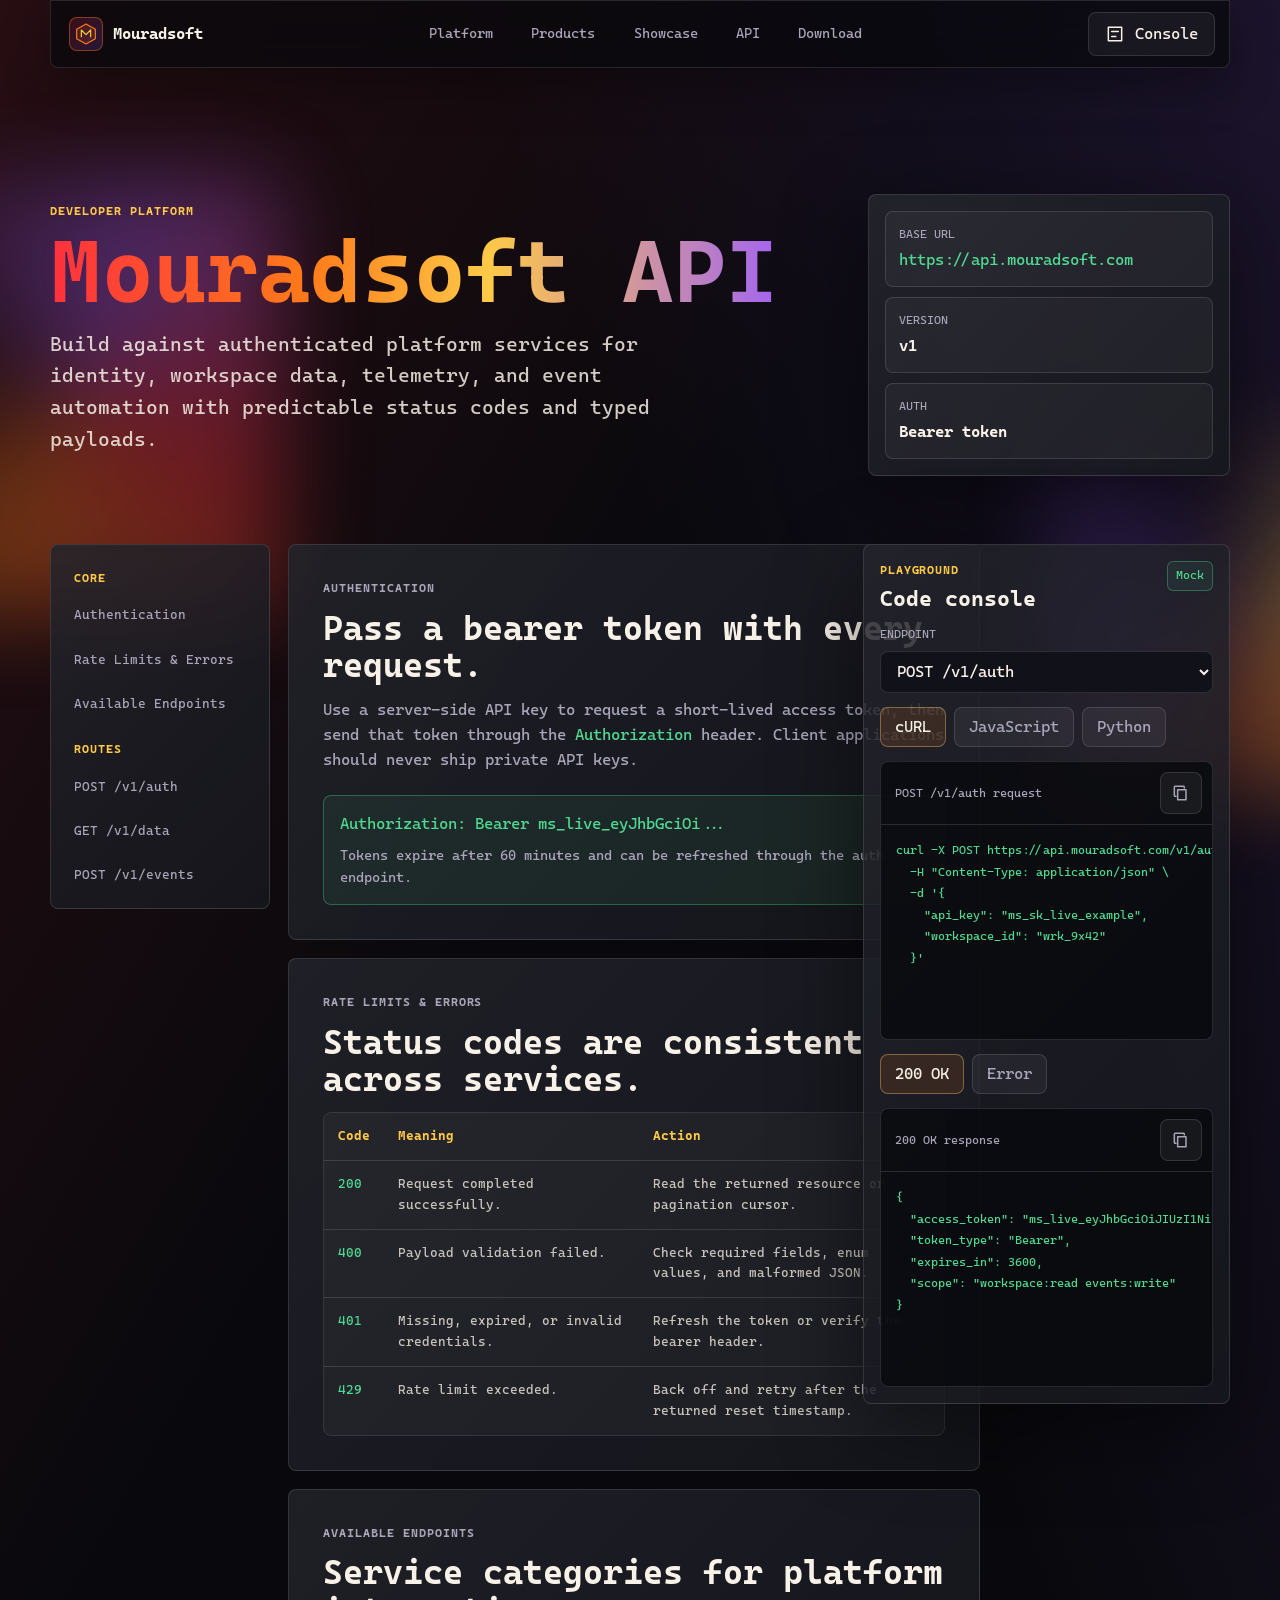
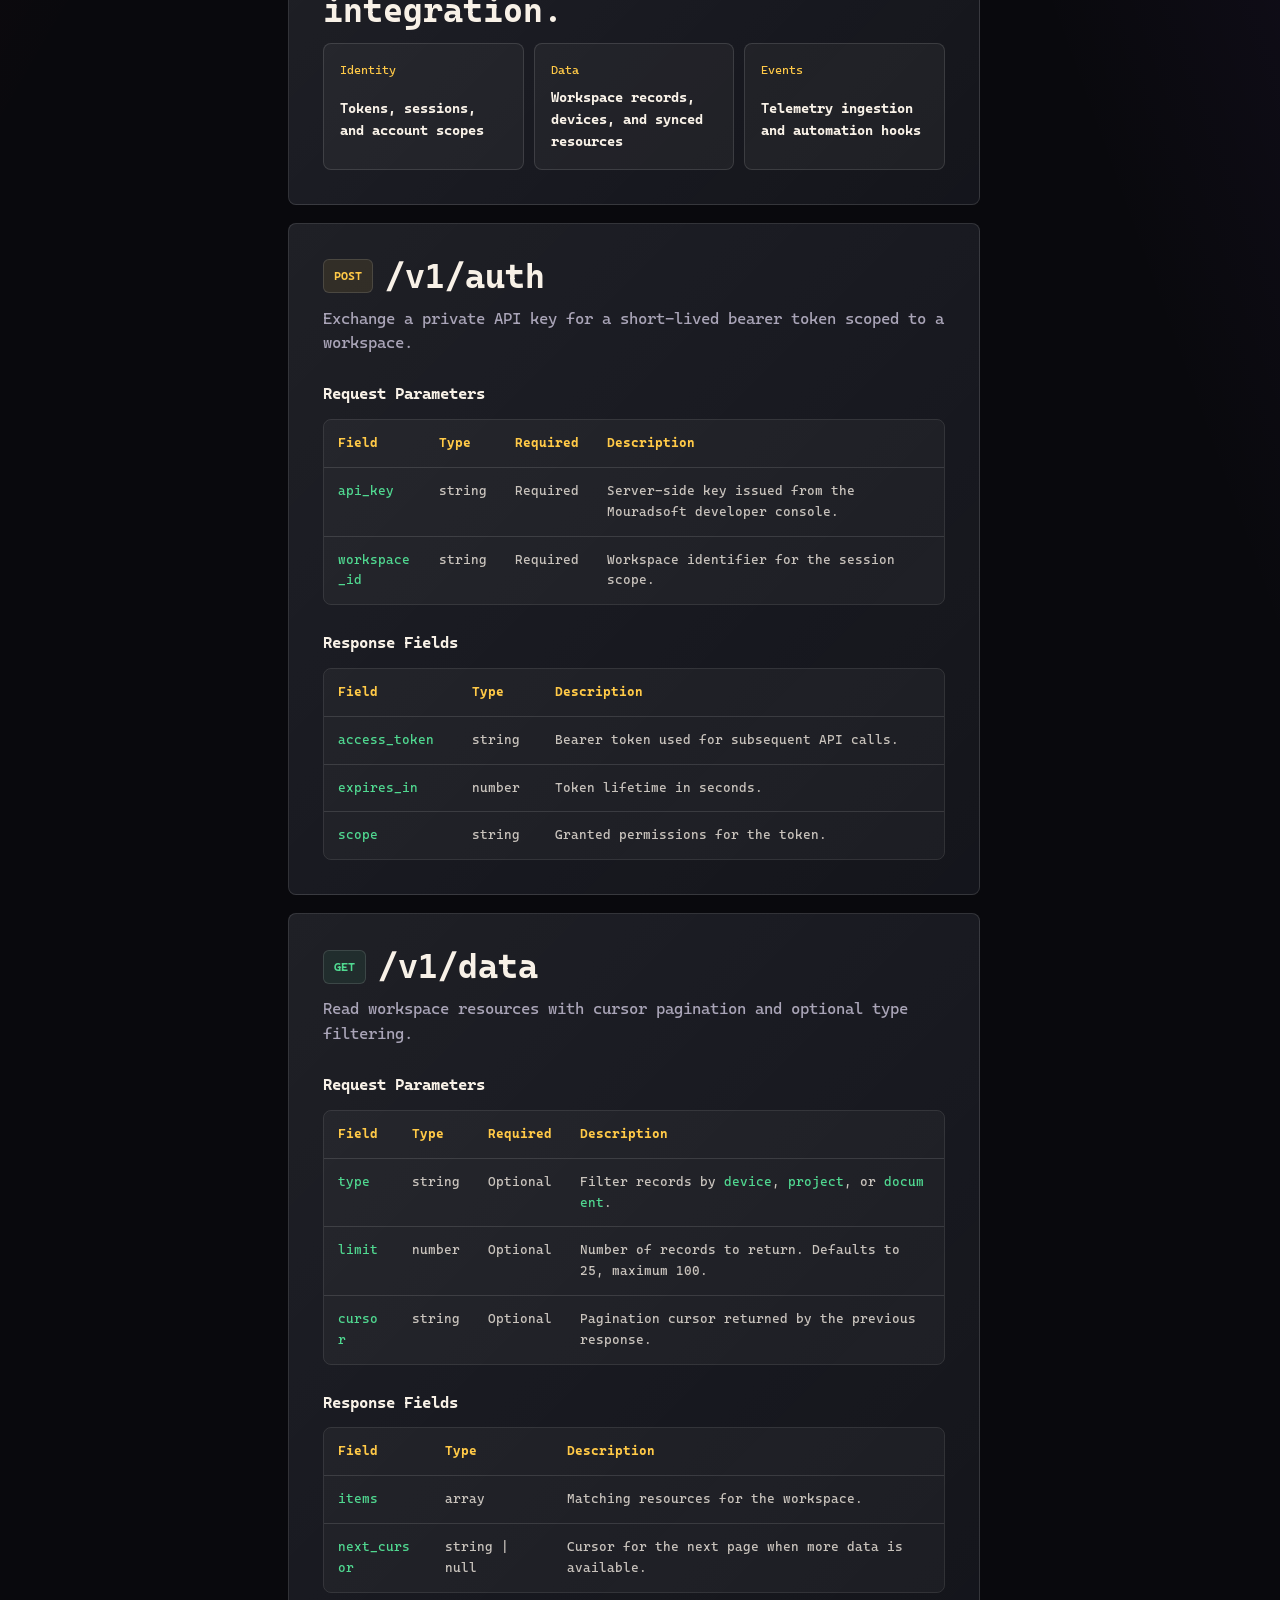
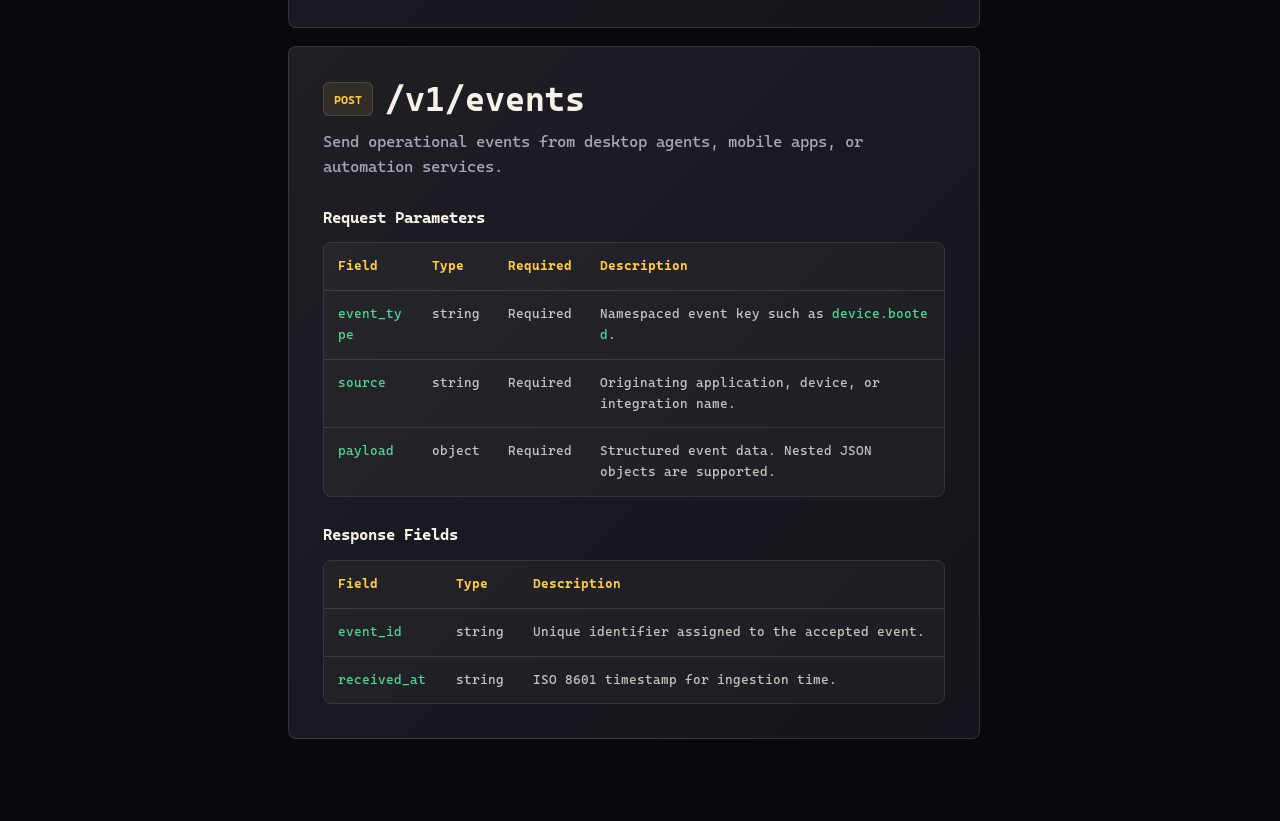
==== api.html @ 6d1c78d1 "Add API docs playground" ====
<!DOCTYPE html>
<html lang="en">
  <head>
    <meta charset="UTF-8" />
    <meta name="viewport" content="width=device-width, initial-scale=1.0" />
    <meta
      name="description"
      content="Mouradsoft API documentation, endpoint reference, authentication guide, and interactive code playground."
    />
    <title>API Documentation | Mouradsoft</title>
    <link rel="stylesheet" href="./styles.css" />
  </head>
  <body class="api-page">
    <div class="ambient ambient-one" aria-hidden="true"></div>
    <div class="ambient ambient-two" aria-hidden="true"></div>

    <header class="site-header is-elevated" data-elevate>
      <a class="brand" href="./index.html" aria-label="Mouradsoft home">
        <span class="brand-mark" aria-hidden="true">
          <svg viewBox="0 0 36 36" role="img">
            <path d="M18 3 32 11v14L18 33 4 25V11L18 3Z" />
            <path d="M11 22V12l7 7 7-7v10" />
          </svg>
        </span>
        <span>Mouradsoft</span>
      </a>

      <button class="nav-toggle" type="button" aria-label="Open navigation" aria-expanded="false">
        <span></span>
        <span></span>
      </button>

      <nav class="site-nav" aria-label="Primary navigation">
        <a href="./index.html#platform">Platform</a>
        <a href="./index.html#products">Products</a>
        <a href="./index.html#showcase">Showcase</a>
        <a href="./api.html" aria-current="page">API</a>
        <a href="./download.html">Download</a>
      </nav>

      <a class="header-action" href="#playground">
        <svg viewBox="0 0 24 24" aria-hidden="true">
          <path d="M8 9h8" />
          <path d="M8 15h5" />
          <path d="M4 4h16v16H4z" />
        </svg>
        Console
      </a>
    </header>

    <main>
      <section class="api-hero" aria-labelledby="api-title">
        <div class="api-hero-copy">
          <p class="eyebrow">Developer Platform</p>
          <h1 id="api-title"><span>Mouradsoft API</span></h1>
          <p class="hero-copy">
            Build against authenticated platform services for identity, workspace data,
            telemetry, and event automation with predictable status codes and typed payloads.
          </p>
        </div>
        <div class="api-hero-status" aria-label="API status summary">
          <article>
            <span>Base URL</span>
            <code>https://api.mouradsoft.com</code>
          </article>
          <article>
            <span>Version</span>
            <strong>v1</strong>
          </article>
          <article>
            <span>Auth</span>
            <strong>Bearer token</strong>
          </article>
        </div>
      </section>

      <section class="api-shell" aria-label="API documentation layout">
        <aside class="api-sidebar" aria-label="API sections">
          <details class="api-mobile-nav" open>
            <summary>API sections</summary>
            <nav aria-label="Mobile API navigation">
              <a href="#authentication">Authentication</a>
              <a href="#limits">Rate Limits &amp; Errors</a>
              <a href="#endpoints">Available Endpoints</a>
              <a href="#auth-endpoint">POST /v1/auth</a>
              <a href="#data-endpoint">GET /v1/data</a>
              <a href="#events-endpoint">POST /v1/events</a>
            </nav>
          </details>

          <nav class="api-nav" aria-label="API navigation">
            <span class="api-nav-label">Core</span>
            <a href="#authentication">Authentication</a>
            <a href="#limits">Rate Limits &amp; Errors</a>
            <a href="#endpoints">Available Endpoints</a>
            <span class="api-nav-label">Routes</span>
            <a href="#auth-endpoint">POST /v1/auth</a>
            <a href="#data-endpoint">GET /v1/data</a>
            <a href="#events-endpoint">POST /v1/events</a>
          </nav>
        </aside>

        <div class="api-content">
          <section class="api-doc-section" id="authentication" aria-labelledby="authentication-title">
            <p class="eyebrow">Authentication</p>
            <h2 id="authentication-title">Pass a bearer token with every request.</h2>
            <p>
              Use a server-side API key to request a short-lived access token, then send
              that token through the <code>Authorization</code> header. Client applications
              should never ship private API keys.
            </p>
            <div class="api-callout">
              <code>Authorization: Bearer ms_live_eyJhbGciOi...</code>
              <span>Tokens expire after 60 minutes and can be refreshed through the auth endpoint.</span>
            </div>
          </section>

          <section class="api-doc-section" id="limits" aria-labelledby="limits-title">
            <p class="eyebrow">Rate Limits &amp; Errors</p>
            <h2 id="limits-title">Status codes are consistent across services.</h2>
            <div class="api-table-wrap">
              <table class="api-table">
                <thead>
                  <tr>
                    <th scope="col">Code</th>
                    <th scope="col">Meaning</th>
                    <th scope="col">Action</th>
                  </tr>
                </thead>
                <tbody>
                  <tr>
                    <td><code>200</code></td>
                    <td>Request completed successfully.</td>
                    <td>Read the returned resource or pagination cursor.</td>
                  </tr>
                  <tr>
                    <td><code>400</code></td>
                    <td>Payload validation failed.</td>
                    <td>Check required fields, enum values, and malformed JSON.</td>
                  </tr>
                  <tr>
                    <td><code>401</code></td>
                    <td>Missing, expired, or invalid credentials.</td>
                    <td>Refresh the token or verify the bearer header.</td>
                  </tr>
                  <tr>
                    <td><code>429</code></td>
                    <td>Rate limit exceeded.</td>
                    <td>Back off and retry after the returned reset timestamp.</td>
                  </tr>
                </tbody>
              </table>
            </div>
          </section>

          <section class="api-doc-section" id="endpoints" aria-labelledby="endpoints-title">
            <p class="eyebrow">Available Endpoints</p>
            <h2 id="endpoints-title">Service categories for platform integration.</h2>
            <div class="endpoint-category-grid">
              <article>
                <span>Identity</span>
                <strong>Tokens, sessions, and account scopes</strong>
              </article>
              <article>
                <span>Data</span>
                <strong>Workspace records, devices, and synced resources</strong>
              </article>
              <article>
                <span>Events</span>
                <strong>Telemetry ingestion and automation hooks</strong>
              </article>
            </div>
          </section>

          <section class="endpoint-section" id="auth-endpoint" aria-labelledby="auth-endpoint-title">
            <div class="endpoint-heading">
              <span class="method method-post">POST</span>
              <h2 id="auth-endpoint-title">/v1/auth</h2>
            </div>
            <p>Exchange a private API key for a short-lived bearer token scoped to a workspace.</p>

            <h3>Request Parameters</h3>
            <div class="api-table-wrap">
              <table class="api-table">
                <thead>
                  <tr>
                    <th scope="col">Field</th>
                    <th scope="col">Type</th>
                    <th scope="col">Required</th>
                    <th scope="col">Description</th>
                  </tr>
                </thead>
                <tbody>
                  <tr>
                    <td><code>api_key</code></td>
                    <td>string</td>
                    <td>Required</td>
                    <td>Server-side key issued from the Mouradsoft developer console.</td>
                  </tr>
                  <tr>
                    <td><code>workspace_id</code></td>
                    <td>string</td>
                    <td>Required</td>
                    <td>Workspace identifier for the session scope.</td>
                  </tr>
                </tbody>
              </table>
            </div>

            <h3>Response Fields</h3>
            <div class="api-table-wrap">
              <table class="api-table">
                <thead>
                  <tr>
                    <th scope="col">Field</th>
                    <th scope="col">Type</th>
                    <th scope="col">Description</th>
                  </tr>
                </thead>
                <tbody>
                  <tr>
                    <td><code>access_token</code></td>
                    <td>string</td>
                    <td>Bearer token used for subsequent API calls.</td>
                  </tr>
                  <tr>
                    <td><code>expires_in</code></td>
                    <td>number</td>
                    <td>Token lifetime in seconds.</td>
                  </tr>
                  <tr>
                    <td><code>scope</code></td>
                    <td>string</td>
                    <td>Granted permissions for the token.</td>
                  </tr>
                </tbody>
              </table>
            </div>
          </section>

          <section class="endpoint-section" id="data-endpoint" aria-labelledby="data-endpoint-title">
            <div class="endpoint-heading">
              <span class="method method-get">GET</span>
              <h2 id="data-endpoint-title">/v1/data</h2>
            </div>
            <p>Read workspace resources with cursor pagination and optional type filtering.</p>

            <h3>Request Parameters</h3>
            <div class="api-table-wrap">
              <table class="api-table">
                <thead>
                  <tr>
                    <th scope="col">Field</th>
                    <th scope="col">Type</th>
                    <th scope="col">Required</th>
                    <th scope="col">Description</th>
                  </tr>
                </thead>
                <tbody>
                  <tr>
                    <td><code>type</code></td>
                    <td>string</td>
                    <td>Optional</td>
                    <td>Filter records by <code>device</code>, <code>project</code>, or <code>document</code>.</td>
                  </tr>
                  <tr>
                    <td><code>limit</code></td>
                    <td>number</td>
                    <td>Optional</td>
                    <td>Number of records to return. Defaults to 25, maximum 100.</td>
                  </tr>
                  <tr>
                    <td><code>cursor</code></td>
                    <td>string</td>
                    <td>Optional</td>
                    <td>Pagination cursor returned by the previous response.</td>
                  </tr>
                </tbody>
              </table>
            </div>

            <h3>Response Fields</h3>
            <div class="api-table-wrap">
              <table class="api-table">
                <thead>
                  <tr>
                    <th scope="col">Field</th>
                    <th scope="col">Type</th>
                    <th scope="col">Description</th>
                  </tr>
                </thead>
                <tbody>
                  <tr>
                    <td><code>items</code></td>
                    <td>array</td>
                    <td>Matching resources for the workspace.</td>
                  </tr>
                  <tr>
                    <td><code>next_cursor</code></td>
                    <td>string | null</td>
                    <td>Cursor for the next page when more data is available.</td>
                  </tr>
                </tbody>
              </table>
            </div>
          </section>

          <section class="endpoint-section" id="events-endpoint" aria-labelledby="events-endpoint-title">
            <div class="endpoint-heading">
              <span class="method method-post">POST</span>
              <h2 id="events-endpoint-title">/v1/events</h2>
            </div>
            <p>Send operational events from desktop agents, mobile apps, or automation services.</p>

            <h3>Request Parameters</h3>
            <div class="api-table-wrap">
              <table class="api-table">
                <thead>
                  <tr>
                    <th scope="col">Field</th>
                    <th scope="col">Type</th>
                    <th scope="col">Required</th>
                    <th scope="col">Description</th>
                  </tr>
                </thead>
                <tbody>
                  <tr>
                    <td><code>event_type</code></td>
                    <td>string</td>
                    <td>Required</td>
                    <td>Namespaced event key such as <code>device.booted</code>.</td>
                  </tr>
                  <tr>
                    <td><code>source</code></td>
                    <td>string</td>
                    <td>Required</td>
                    <td>Originating application, device, or integration name.</td>
                  </tr>
                  <tr>
                    <td><code>payload</code></td>
                    <td>object</td>
                    <td>Required</td>
                    <td>Structured event data. Nested JSON objects are supported.</td>
                  </tr>
                </tbody>
              </table>
            </div>

            <h3>Response Fields</h3>
            <div class="api-table-wrap">
              <table class="api-table">
                <thead>
                  <tr>
                    <th scope="col">Field</th>
                    <th scope="col">Type</th>
                    <th scope="col">Description</th>
                  </tr>
                </thead>
                <tbody>
                  <tr>
                    <td><code>event_id</code></td>
                    <td>string</td>
                    <td>Unique identifier assigned to the accepted event.</td>
                  </tr>
                  <tr>
                    <td><code>received_at</code></td>
                    <td>string</td>
                    <td>ISO 8601 timestamp for ingestion time.</td>
                  </tr>
                </tbody>
              </table>
            </div>
          </section>
        </div>

        <aside class="api-console" id="playground" aria-labelledby="playground-title">
          <div class="console-panel">
            <div class="console-header">
              <div>
                <p class="eyebrow">Playground</p>
                <h2 id="playground-title">Code console</h2>
              </div>
              <span class="console-status">Mock</span>
            </div>

            <label class="console-select-label">
              <span>Endpoint</span>
              <select id="endpoint-select" aria-label="Select API endpoint">
                <option value="auth">POST /v1/auth</option>
                <option value="data">GET /v1/data</option>
                <option value="events">POST /v1/events</option>
              </select>
            </label>

            <div class="console-tabs" id="language-tabs" role="tablist" aria-label="Code language">
              <button class="tab-button is-active" type="button" data-language="curl" role="tab" aria-selected="true">cURL</button>
              <button class="tab-button" type="button" data-language="javascript" role="tab" aria-selected="false">JavaScript</button>
              <button class="tab-button" type="button" data-language="python" role="tab" aria-selected="false">Python</button>
            </div>

            <div class="code-card">
              <div class="code-card-header">
                <span id="request-label">Request</span>
                <button class="icon-button code-copy" type="button" data-copy-target="request-code" aria-label="Copy request code">
                  <svg viewBox="0 0 24 24" aria-hidden="true">
                    <path d="M8 8h10v12H8z" />
                    <path d="M6 16H5a1 1 0 0 1-1-1V5a1 1 0 0 1 1-1h10a1 1 0 0 1 1 1v1" />
                  </svg>
                </button>
              </div>
              <pre><code id="request-code"></code></pre>
            </div>

            <div class="console-tabs response-tabs" id="response-tabs" role="tablist" aria-label="Response state">
              <button class="tab-button is-active" type="button" data-response="success" role="tab" aria-selected="true">200 OK</button>
              <button class="tab-button" type="button" data-response="error" role="tab" aria-selected="false">Error</button>
            </div>

            <div class="code-card">
              <div class="code-card-header">
                <span id="response-label">Response</span>
                <button class="icon-button code-copy" type="button" data-copy-target="response-code" aria-label="Copy response JSON">
                  <svg viewBox="0 0 24 24" aria-hidden="true">
                    <path d="M8 8h10v12H8z" />
                    <path d="M6 16H5a1 1 0 0 1-1-1V5a1 1 0 0 1 1-1h10a1 1 0 0 1 1 1v1" />
                  </svg>
                </button>
              </div>
              <pre><code id="response-code"></code></pre>
            </div>
          </div>
        </aside>
      </section>
    </main>

    <script src="./api.js"></script>
  </body>
</html>
---- styles.css ----
@font-face {
  font-family: "Cascadia Code";
  src: url("./assets/CascadiaCode.ttf") format("truetype");
  font-weight: 200 900;
  font-style: normal;
  font-display: swap;
}

:root {
  --bg: #09090d;
  --surface: rgba(16, 17, 24, 0.84);
  --surface-strong: #14151d;
  --line: rgba(255, 255, 255, 0.12);
  --line-bright: rgba(255, 205, 119, 0.38);
  --text: #f8f1e7;
  --muted: #a9a4b7;
  --red: #ff313d;
  --orange: #ff7a1a;
  --gold: #ffc947;
  --purple: #9b5cff;
  --green: #50d890;
  --shadow: 0 24px 90px rgba(0, 0, 0, 0.48);
  --radius: 8px;
  --max: 1180px;
}

* {
  box-sizing: border-box;
}

html {
  scroll-behavior: smooth;
}

body {
  margin: 0;
  background:
    linear-gradient(120deg, rgba(255, 49, 61, 0.12), transparent 28%),
    linear-gradient(250deg, rgba(155, 92, 255, 0.13), transparent 30%),
    var(--bg);
  color: var(--text);
  font-family: "Cascadia Code", monospace;
  line-height: 1.55;
  overflow-x: hidden;
}

body.modal-open {
  overflow: hidden;
}

body::selection {
  background: rgba(255, 201, 71, 0.34);
}

img {
  display: block;
  max-width: 100%;
}

a {
  color: inherit;
  text-decoration: none;
}

button {
  color: inherit;
  font: inherit;
}

svg {
  width: 20px;
  height: 20px;
  fill: none;
  stroke: currentColor;
  stroke-linecap: round;
  stroke-linejoin: round;
  stroke-width: 1.8;
}

.ambient {
  position: fixed;
  inset: auto;
  z-index: -2;
  pointer-events: none;
  filter: blur(44px);
  opacity: 0.36;
}

.ambient-one {
  width: 34vw;
  height: 34vw;
  left: -12vw;
  top: 20vh;
  background: conic-gradient(from 110deg, var(--red), var(--orange), transparent, var(--purple), var(--red));
}

.ambient-two {
  width: 28vw;
  height: 28vw;
  right: -10vw;
  bottom: 12vh;
  background: conic-gradient(from 260deg, var(--purple), transparent, var(--gold), var(--orange), var(--purple));
}

.site-header {
  position: fixed;
  top: 0;
  left: 50%;
  z-index: 20;
  width: min(calc(100% - 28px), var(--max));
  height: 68px;
  transform: translateX(-50%);
  display: grid;
  grid-template-columns: auto 1fr auto;
  align-items: center;
  gap: 24px;
  padding: 0 14px 0 18px;
  border: 1px solid transparent;
  border-radius: 0 0 var(--radius) var(--radius);
  transition: background 180ms ease, border-color 180ms ease, box-shadow 180ms ease;
}

.site-header.is-elevated {
  background: rgba(9, 9, 13, 0.74);
  border-color: var(--line);
  box-shadow: 0 18px 48px rgba(0, 0, 0, 0.32);
  backdrop-filter: blur(18px);
}

.brand {
  display: inline-flex;
  align-items: center;
  gap: 10px;
  min-width: 0;
  font-weight: 800;
  letter-spacing: 0;
}

.brand-mark {
  display: grid;
  width: 34px;
  height: 34px;
  place-items: center;
  border: 1px solid rgba(255, 122, 26, 0.42);
  border-radius: var(--radius);
  background: linear-gradient(135deg, rgba(255, 49, 61, 0.18), rgba(155, 92, 255, 0.18));
  color: var(--gold);
}

.brand-mark svg {
  width: 24px;
  height: 24px;
}

.brand-mark path:first-child {
  fill: rgba(255, 122, 26, 0.12);
  stroke: var(--orange);
}

.brand-mark path:last-child {
  stroke: var(--gold);
}

.site-nav {
  display: flex;
  justify-content: center;
  gap: clamp(16px, 3vw, 42px);
  color: var(--muted);
  font-size: 0.88rem;
}

.site-nav a {
  position: relative;
  padding: 8px 0;
  transition: color 160ms ease;
}

.site-nav a::after {
  position: absolute;
  left: 0;
  right: 0;
  bottom: 0;
  height: 2px;
  background: linear-gradient(90deg, var(--red), var(--orange), var(--gold), var(--purple));
  content: "";
  transform: scaleX(0);
  transform-origin: left;
  transition: transform 180ms ease;
}

.site-nav a:hover,
.site-nav a:focus-visible {
  color: var(--text);
}

.site-nav a:hover::after,
.site-nav a:focus-visible::after {
  transform: scaleX(1);
}

.header-action,
.button,
.tab-button,
.modal-close,
.icon-button,
.nav-toggle {
  border: 1px solid var(--line);
  border-radius: var(--radius);
  background: rgba(255, 255, 255, 0.055);
  cursor: pointer;
}

.header-action,
.button {
  display: inline-flex;
  align-items: center;
  justify-content: center;
  gap: 10px;
  min-height: 44px;
  padding: 0 16px;
  white-space: nowrap;
  transition: transform 180ms ease, border-color 180ms ease, background 180ms ease;
}

.header-action:hover,
.button:hover,
.header-action:focus-visible,
.button:focus-visible {
  border-color: var(--line-bright);
  transform: translateY(-2px);
}

.button-primary {
  background: linear-gradient(135deg, var(--red), var(--orange) 52%, var(--gold));
  color: #190b08;
  border-color: rgba(255, 201, 71, 0.64);
  font-weight: 800;
}

.button-secondary {
  background: linear-gradient(135deg, rgba(155, 92, 255, 0.22), rgba(255, 49, 61, 0.12));
}

.nav-toggle {
  display: none;
  width: 42px;
  height: 42px;
  place-items: center;
  padding: 0;
}

.nav-toggle span {
  display: block;
  width: 18px;
  height: 2px;
  background: currentColor;
}

.hero {
  position: relative;
  min-height: 92svh;
  display: grid;
  align-items: end;
  isolation: isolate;
  overflow: hidden;
  padding: 118px max(20px, calc((100vw - var(--max)) / 2)) 58px;
}

.hero-media,
.hero-vignette {
  position: absolute;
  inset: 0;
}

.hero-media {
  z-index: -3;
  transform: translate3d(0, var(--parallax-y, 0px), 0) scale(1.06);
}

.hero-media img {
  width: 100%;
  height: 100%;
  object-fit: cover;
}

.hero-vignette {
  z-index: -2;
  background:
    linear-gradient(90deg, rgba(9, 9, 13, 0.96) 0%, rgba(9, 9, 13, 0.7) 40%, rgba(9, 9, 13, 0.2) 68%),
    linear-gradient(0deg, var(--bg) 0%, transparent 34%),
    radial-gradient(circle at 72% 34%, rgba(155, 92, 255, 0.18), transparent 32%);
}

.hero-content {
  width: min(720px, 100%);
  padding-bottom: clamp(48px, 11vh, 108px);
}

.eyebrow {
  margin: 0 0 12px;
  color: var(--gold);
  font-size: 0.76rem;
  font-weight: 800;
  letter-spacing: 0.08em;
  text-transform: uppercase;
}

h1,
h2,
h3,
p {
  margin-top: 0;
}

h1 {
  max-width: 100%;
  margin-bottom: 18px;
  padding-right: 0.12em;
  overflow: visible;
  font-size: clamp(3rem, 8.5vw, 6.7rem);
  line-height: 0.88;
  letter-spacing: 0;
  white-space: nowrap;
}

h1 span {
  display: inline-block;
}

h1,
.gradient-text {
  background: linear-gradient(90deg, var(--red), var(--orange) 34%, var(--gold) 58%, var(--purple));
  -webkit-background-clip: text;
  background-clip: text;
  color: transparent;
}

.hero-copy {
  max-width: 680px;
  color: rgba(248, 241, 231, 0.84);
  font-size: clamp(1rem, 1.9vw, 1.28rem);
}

.hero-actions {
  display: flex;
  flex-wrap: wrap;
  gap: 12px;
  margin-top: 28px;
}

.hero-strip {
  position: absolute;
  left: 50%;
  bottom: 0;
  width: min(calc(100% - 40px), var(--max));
  transform: translateX(-50%);
  display: grid;
  grid-template-columns: repeat(3, 1fr);
  border: 1px solid var(--line);
  border-bottom: 0;
  border-radius: var(--radius) var(--radius) 0 0;
  background: rgba(12, 12, 18, 0.76);
  backdrop-filter: blur(18px);
  overflow: hidden;
}

.hero-strip span {
  min-width: 0;
  padding: 17px 18px;
  border-right: 1px solid var(--line);
  color: var(--muted);
  font-size: clamp(0.72rem, 1.5vw, 0.88rem);
}

.hero-strip span:last-child {
  border-right: 0;
}

.section {
  width: min(calc(100% - 40px), var(--max));
  margin: 0 auto;
  padding: clamp(72px, 10vw, 118px) 0;
}

.section-heading {
  display: grid;
  gap: 10px;
  margin-bottom: 30px;
}

.section-heading h2 {
  max-width: 800px;
  margin: 0;
  font-size: clamp(2rem, 5vw, 4.4rem);
  line-height: 1.02;
  letter-spacing: 0;
}

.section-heading.compact h2 {
  max-width: 720px;
}

.section-heading.split {
  grid-template-columns: 1fr auto;
  align-items: end;
  gap: 24px;
}

.metrics {
  display: grid;
  grid-template-columns: repeat(4, 1fr);
  border: 1px solid var(--line);
  border-radius: var(--radius);
  background: linear-gradient(135deg, rgba(255, 255, 255, 0.08), rgba(255, 255, 255, 0.025));
  overflow: hidden;
}

.metric {
  min-width: 0;
  padding: 28px;
  border-right: 1px solid var(--line);
}

.metric:last-child {
  border-right: 0;
}

.metric-value {
  display: block;
  margin-bottom: 8px;
  color: var(--text);
  font-size: clamp(2rem, 4vw, 3rem);
  font-weight: 900;
  line-height: 1;
}

.metric-label {
  color: var(--muted);
  font-size: 0.86rem;
}

.product-grid {
  display: grid;
  grid-template-columns: repeat(3, 1fr);
  gap: 16px;
}

.product-card {
  position: relative;
  min-height: 340px;
  display: flex;
  flex-direction: column;
  justify-content: space-between;
  padding: 24px;
  border: 1px solid var(--line);
  border-radius: var(--radius);
  background:
    linear-gradient(145deg, rgba(255, 255, 255, 0.09), rgba(255, 255, 255, 0.025)),
    var(--surface);
  overflow: hidden;
}

.product-card::before {
  position: absolute;
  inset: 0;
  background: radial-gradient(circle at var(--mx, 50%) var(--my, 50%), var(--accent-soft), transparent 34%);
  opacity: 0;
  content: "";
  transition: opacity 180ms ease;
}

.product-card:hover::before {
  opacity: 1;
}

.product-card > * {
  position: relative;
  z-index: 1;
}

.product-icon {
  display: grid;
  width: 48px;
  height: 48px;
  place-items: center;
  border: 1px solid var(--line);
  border-radius: var(--radius);
  color: var(--accent);
  background: rgba(255, 255, 255, 0.05);
}

.product-card h3 {
  margin: 26px 0 12px;
  font-size: clamp(1.3rem, 2.3vw, 2rem);
}

.product-card p {
  color: var(--muted);
}

.feature-list {
  display: grid;
  gap: 10px;
  margin: 24px 0 0;
  padding: 0;
  list-style: none;
}

.feature-list li {
  display: flex;
  align-items: center;
  gap: 10px;
  color: rgba(248, 241, 231, 0.78);
  font-size: 0.88rem;
}

.feature-list li::before {
  width: 8px;
  height: 8px;
  border-radius: 2px;
  background: var(--accent);
  content: "";
  flex: 0 0 auto;
  box-shadow: 0 0 18px var(--accent);
}

.showcase-controls {
  display: flex;
  flex-wrap: wrap;
  justify-content: flex-end;
  gap: 8px;
}

.tab-button {
  min-height: 40px;
  padding: 0 14px;
  color: var(--muted);
  transition: color 160ms ease, border-color 160ms ease, background 160ms ease;
}

.tab-button.is-active,
.tab-button:hover,
.tab-button:focus-visible {
  color: var(--text);
  border-color: var(--line-bright);
  background: rgba(255, 122, 26, 0.12);
}

.showcase-grid {
  display: grid;
  grid-template-columns: repeat(3, 1fr);
  gap: 16px;
}

.showcase-card {
  position: relative;
  min-width: 0;
  min-height: 458px;
  border: 1px solid var(--line);
  border-radius: var(--radius);
  background: #101016;
  box-shadow: var(--shadow);
  overflow: hidden;
  cursor: pointer;
  transform-style: preserve-3d;
  transition: border-color 180ms ease, transform 120ms ease;
}

.showcase-card.is-wide {
  grid-column: span 2;
}

.showcase-card:hover,
.showcase-card:focus-visible {
  border-color: var(--line-bright);
  outline: none;
}

.showcase-card img {
  width: 100%;
  height: 100%;
  min-height: 458px;
  object-fit: cover;
  transform: translateZ(0) scale(1.01);
  transition: transform 280ms ease, filter 280ms ease;
}

.showcase-card:hover img,
.showcase-card:focus-visible img {
  filter: saturate(1.1) contrast(1.08);
  transform: translateZ(34px) scale(1.045);
}

.showcase-reveal {
  position: absolute;
  left: 0;
  right: 0;
  bottom: 0;
  padding: 58px 22px 22px;
  background: linear-gradient(0deg, rgba(6, 6, 9, 0.96), rgba(6, 6, 9, 0));
  transform: translateY(18px);
  opacity: 0.84;
  transition: opacity 180ms ease, transform 180ms ease;
}

.showcase-card:hover .showcase-reveal,
.showcase-card:focus-visible .showcase-reveal {
  opacity: 1;
  transform: translateY(0);
}

.showcase-reveal h3 {
  margin-bottom: 8px;
  font-size: clamp(1.1rem, 2vw, 1.55rem);
}

.showcase-reveal p {
  margin-bottom: 0;
  color: var(--muted);
  font-size: 0.88rem;
}

.showcase-tag {
  display: inline-flex;
  margin-bottom: 10px;
  padding: 5px 8px;
  border: 1px solid var(--line);
  border-radius: 6px;
  color: var(--gold);
  background: rgba(255, 201, 71, 0.08);
  font-size: 0.72rem;
}

.edge-panel {
  display: grid;
  grid-template-columns: 0.9fr 1.1fr;
  gap: 18px;
  align-items: stretch;
}

.edge-copy {
  min-height: 420px;
  display: flex;
  flex-direction: column;
  justify-content: center;
  padding: clamp(26px, 5vw, 52px);
  border: 1px solid var(--line);
  border-radius: var(--radius);
  background:
    linear-gradient(150deg, rgba(255, 49, 61, 0.16), transparent 48%),
    linear-gradient(20deg, rgba(155, 92, 255, 0.16), transparent 44%),
    var(--surface-strong);
}

.edge-copy h2 {
  margin-bottom: 18px;
  font-size: clamp(2rem, 4.8vw, 4rem);
  line-height: 1.04;
}

.edge-copy p:last-child {
  max-width: 570px;
  margin-bottom: 0;
  color: var(--muted);
}

.edge-stack {
  display: grid;
  gap: 12px;
}

.edge-item {
  display: grid;
  grid-template-columns: auto 1fr auto;
  gap: 16px;
  align-items: center;
  padding: 22px;
  border: 1px solid var(--line);
  border-radius: var(--radius);
  background: rgba(255, 255, 255, 0.055);
}

.edge-number {
  display: grid;
  width: 42px;
  height: 42px;
  place-items: center;
  border: 1px solid var(--line);
  border-radius: var(--radius);
  color: var(--accent);
  background: rgba(255, 255, 255, 0.04);
}

.edge-item h3 {
  margin: 0 0 4px;
  font-size: 1rem;
}

.edge-item p {
  margin: 0;
  color: var(--muted);
  font-size: 0.86rem;
}

.edge-status {
  color: var(--gold);
  font-size: 0.78rem;
  white-space: nowrap;
}

.modal {
  position: fixed;
  inset: 0;
  z-index: 50;
  display: grid;
  place-items: center;
  padding: 22px;
  opacity: 0;
  pointer-events: none;
  transition: opacity 180ms ease;
}

.modal.is-open {
  opacity: 1;
  pointer-events: auto;
}

.modal-backdrop {
  position: absolute;
  inset: 0;
  border: 0;
  background: rgba(3, 3, 5, 0.78);
  backdrop-filter: blur(18px);
  cursor: pointer;
}

.modal-panel {
  position: relative;
  width: min(1120px, 100%);
  max-height: min(88svh, 840px);
  display: grid;
  grid-template-columns: 1.35fr 0.65fr;
  border: 1px solid var(--line-bright);
  border-radius: var(--radius);
  background: #101016;
  box-shadow: var(--shadow);
  overflow: hidden;
  transform: scale(0.96) translateY(18px);
  transition: transform 220ms ease;
}

.modal.is-open .modal-panel {
  transform: scale(1) translateY(0);
}

.modal-image-wrap {
  background: #050507;
  overflow: auto;
}

.modal-image-wrap img {
  width: 100%;
  height: 100%;
  max-height: min(88svh, 840px);
  object-fit: contain;
}

.modal-copy {
  display: flex;
  flex-direction: column;
  justify-content: center;
  padding: clamp(24px, 4vw, 42px);
}

.modal-copy h3 {
  margin-bottom: 14px;
  font-size: clamp(1.6rem, 3vw, 2.5rem);
  line-height: 1.04;
}

.modal-copy p {
  color: var(--muted);
}

.modal-actions {
  display: flex;
  gap: 10px;
  margin-top: 24px;
}

.modal-close,
.icon-button {
  display: grid;
  width: 42px;
  height: 42px;
  place-items: center;
  padding: 0;
  transition: border-color 160ms ease, background 160ms ease;
}

.modal-close {
  position: absolute;
  top: 14px;
  right: 14px;
  z-index: 2;
  background: rgba(0, 0, 0, 0.48);
}

.modal-close:hover,
.modal-close:focus-visible,
.icon-button:hover,
.icon-button:focus-visible {
  border-color: var(--line-bright);
  background: rgba(255, 122, 26, 0.14);
}

.download-page {
  min-height: 100svh;
}

.download-hero {
  width: min(calc(100% - 40px), var(--max));
  min-height: 72svh;
  display: grid;
  grid-template-columns: minmax(0, 1fr) minmax(320px, 0.74fr);
  gap: clamp(24px, 5vw, 70px);
  align-items: center;
  margin: 0 auto;
  padding: 128px 0 54px;
}

.download-hero-copy {
  min-width: 0;
}

.download-hero h1 {
  margin-bottom: 18px;
  font-size: clamp(3.2rem, 9vw, 7rem);
}

.release-pill {
  display: flex;
  flex-wrap: wrap;
  align-items: center;
  gap: 10px;
  width: fit-content;
  max-width: 100%;
  margin-top: 28px;
  padding: 10px 12px;
  border: 1px solid rgba(80, 216, 144, 0.36);
  border-radius: var(--radius);
  background: rgba(80, 216, 144, 0.08);
}

.release-pill span {
  padding: 4px 8px;
  border-radius: 6px;
  background: rgba(80, 216, 144, 0.14);
  color: var(--green);
  font-size: 0.76rem;
  font-weight: 800;
}

.release-pill strong {
  color: var(--text);
}

.release-pill small {
  color: var(--muted);
}

.download-terminal {
  border: 1px solid rgba(80, 216, 144, 0.28);
  border-radius: var(--radius);
  background:
    linear-gradient(135deg, rgba(80, 216, 144, 0.08), transparent 38%),
    linear-gradient(155deg, rgba(155, 92, 255, 0.14), transparent 54%),
    rgba(8, 10, 12, 0.9);
  box-shadow: var(--shadow);
  overflow: hidden;
}

.terminal-bar {
  display: flex;
  gap: 7px;
  padding: 14px 16px;
  border-bottom: 1px solid rgba(255, 255, 255, 0.1);
}

.terminal-bar span {
  width: 10px;
  height: 10px;
  border-radius: 50%;
}

.terminal-bar span:nth-child(1) {
  background: var(--red);
}

.terminal-bar span:nth-child(2) {
  background: var(--gold);
}

.terminal-bar span:nth-child(3) {
  background: var(--green);
}

.download-terminal pre {
  margin: 0;
  padding: clamp(20px, 4vw, 34px);
  overflow-x: auto;
  color: var(--green);
  font-size: clamp(0.8rem, 1.6vw, 1rem);
  line-height: 1.7;
}

.download-shell {
  width: min(calc(100% - 40px), var(--max));
  display: grid;
  grid-template-columns: minmax(0, 1.2fr) minmax(300px, 0.8fr);
  gap: 18px;
  margin: 0 auto;
}

.download-card {
  min-width: 0;
  border: 1px solid var(--line);
  border-radius: var(--radius);
  background:
    linear-gradient(135deg, rgba(255, 255, 255, 0.09), rgba(255, 255, 255, 0.025)),
    var(--surface);
  box-shadow: var(--shadow);
}

.primary-download {
  display: grid;
  grid-template-columns: minmax(0, 1fr) auto;
  gap: 22px;
  align-items: center;
  padding: clamp(24px, 5vw, 42px);
}

.primary-download h2,
.release-notes-card h2 {
  margin-bottom: 12px;
  font-size: clamp(1.5rem, 3vw, 2.35rem);
  line-height: 1.08;
}

.primary-download p,
.release-notes-card p {
  margin-bottom: 0;
  color: var(--muted);
}

.download-button {
  display: inline-flex;
  align-items: center;
  justify-content: center;
  gap: 12px;
  min-height: 62px;
  padding: 0 22px;
  border: 1px solid rgba(255, 201, 71, 0.6);
  border-radius: var(--radius);
  background: linear-gradient(135deg, var(--red), var(--orange) 48%, var(--gold));
  color: #160a07;
  font-weight: 900;
  text-align: center;
  transition: transform 180ms ease, box-shadow 180ms ease;
}

.download-button:hover,
.download-button:focus-visible {
  transform: translateY(-2px);
  box-shadow: 0 18px 40px rgba(255, 122, 26, 0.24);
}

.selected-build {
  grid-column: 1 / -1;
  display: flex;
  flex-wrap: wrap;
  gap: 8px;
  color: var(--muted);
}

.selected-build span {
  padding: 6px 9px;
  border: 1px solid var(--line);
  border-radius: 6px;
  background: rgba(255, 255, 255, 0.045);
  font-size: 0.78rem;
}

.release-notes-card {
  padding: clamp(24px, 5vw, 36px);
}

.doc-actions {
  display: flex;
  flex-wrap: wrap;
  gap: 10px;
  margin-top: 24px;
}

.download-section {
  padding-bottom: 48px;
}

.build-select-label {
  display: grid;
  gap: 8px;
  min-width: min(300px, 100%);
  color: var(--muted);
  font-size: 0.78rem;
}

.build-select-label select {
  min-height: 44px;
  padding: 0 38px 0 12px;
  border: 1px solid var(--line);
  border-radius: var(--radius);
  background: #111219;
  color: var(--text);
  font: inherit;
}

.architecture-grid {
  display: grid;
  grid-template-columns: repeat(3, 1fr);
  gap: 16px;
}

.architecture-card {
  display: grid;
  gap: 22px;
  padding: 24px;
  border: 1px solid var(--line);
  border-radius: var(--radius);
  background: rgba(255, 255, 255, 0.055);
  cursor: pointer;
  transition: transform 180ms ease, border-color 180ms ease, background 180ms ease;
}

.architecture-card:hover,
.architecture-card:focus-within,
.architecture-card.is-selected {
  border-color: rgba(80, 216, 144, 0.44);
  background: rgba(80, 216, 144, 0.07);
  transform: translateY(-2px);
}

.architecture-card h3 {
  margin-bottom: 8px;
  font-size: 1.35rem;
}

.architecture-card p {
  margin-bottom: 0;
  color: var(--muted);
}

.architecture-card dl {
  display: grid;
  gap: 8px;
  margin: 0;
}

.architecture-card dl div {
  display: flex;
  justify-content: space-between;
  gap: 12px;
  padding: 8px 0;
  border-bottom: 1px solid var(--line);
}

.architecture-card dt,
.architecture-card dd {
  margin: 0;
}

.architecture-card dt {
  color: var(--muted);
}

.architecture-card dd {
  color: var(--text);
}

.checksum-section {
  padding-top: 44px;
  padding-bottom: 54px;
}

.checksum-table {
  display: grid;
  border: 1px solid var(--line);
  border-radius: var(--radius);
  background: rgba(255, 255, 255, 0.04);
  overflow: hidden;
}

.checksum-row {
  display: grid;
  grid-template-columns: minmax(0, 1fr) auto;
  gap: 16px;
  align-items: center;
  padding: 18px;
  border-bottom: 1px solid var(--line);
}

.checksum-row:last-child {
  border-bottom: 0;
}

.checksum-row strong {
  display: block;
  margin-bottom: 6px;
}

code {
  color: var(--green);
  font-family: "Cascadia Code", monospace;
  word-break: break-all;
}

.checksum-copy {
  position: relative;
}

.checksum-copy.is-copied {
  border-color: rgba(80, 216, 144, 0.58);
  background: rgba(80, 216, 144, 0.14);
}

.checksum-help {
  margin: 16px 0 0;
  color: var(--muted);
  font-size: 0.9rem;
}

.requirements-section {
  padding-top: 36px;
}

.requirements-panel {
  display: grid;
  grid-template-columns: minmax(260px, 0.7fr) minmax(0, 1fr);
  gap: 24px;
  padding: clamp(24px, 5vw, 42px);
  border: 1px solid var(--line);
  border-radius: var(--radius);
  background:
    linear-gradient(120deg, rgba(255, 49, 61, 0.1), transparent 36%),
    linear-gradient(250deg, rgba(155, 92, 255, 0.14), transparent 42%),
    var(--surface-strong);
}

.requirements-panel h2 {
  margin-bottom: 0;
  font-size: clamp(1.7rem, 3.8vw, 3.2rem);
  line-height: 1.04;
}

.requirements-list {
  display: grid;
  gap: 10px;
  margin: 0;
  padding: 0;
  list-style: none;
}

.requirements-list li {
  display: grid;
  grid-template-columns: 130px minmax(0, 1fr);
  gap: 14px;
  padding: 14px;
  border: 1px solid var(--line);
  border-radius: var(--radius);
  background: rgba(255, 255, 255, 0.045);
}

.requirements-list strong {
  color: var(--gold);
}

.requirements-list span {
  color: var(--muted);
}

.api-page {
  min-height: 100svh;
}

.api-hero {
  width: min(calc(100% - 40px), var(--max));
  min-height: 58svh;
  display: grid;
  grid-template-columns: minmax(0, 1fr) minmax(300px, 0.48fr);
  gap: clamp(22px, 5vw, 64px);
  align-items: end;
  margin: 0 auto;
  padding: 128px 0 46px;
}

.api-hero h1 {
  max-width: min(100%, 940px);
  margin-bottom: 18px;
  font-size: 5.5rem;
  white-space: normal;
}

.api-hero-status {
  display: grid;
  gap: 10px;
  padding: 16px;
  border: 1px solid var(--line);
  border-radius: var(--radius);
  background:
    linear-gradient(135deg, rgba(255, 255, 255, 0.08), rgba(255, 255, 255, 0.025)),
    var(--surface);
  box-shadow: var(--shadow);
}

.api-hero-status article {
  display: grid;
  gap: 5px;
  padding: 13px;
  border: 1px solid var(--line);
  border-radius: var(--radius);
  background: rgba(255, 255, 255, 0.04);
}

.api-hero-status span,
.console-select-label span,
.api-nav-label {
  color: var(--muted);
  font-size: 0.74rem;
  text-transform: uppercase;
}

.api-hero-status strong {
  color: var(--text);
}

.api-shell {
  width: min(calc(100% - 40px), var(--max));
  display: grid;
  grid-template-columns: 220px minmax(0, 1fr) minmax(330px, 0.66fr);
  gap: 18px;
  align-items: start;
  margin: 0 auto;
  padding: 22px 0 82px;
}

.api-sidebar,
.api-console {
  position: sticky;
  top: 88px;
  min-width: 0;
}

.api-mobile-nav {
  display: none;
}

.api-nav,
.console-panel,
.api-doc-section,
.endpoint-section {
  border: 1px solid var(--line);
  border-radius: var(--radius);
  background:
    linear-gradient(135deg, rgba(255, 255, 255, 0.07), rgba(255, 255, 255, 0.025)),
    var(--surface);
}

.api-nav {
  display: grid;
  gap: 4px;
  padding: 12px;
}

.api-nav a,
.api-mobile-nav a {
  min-width: 0;
  padding: 10px 11px;
  border-radius: 6px;
  color: var(--muted);
  font-size: 0.82rem;
  transition: color 160ms ease, background 160ms ease;
}

.api-nav a:hover,
.api-nav a:focus-visible,
.api-mobile-nav a:hover,
.api-mobile-nav a:focus-visible {
  color: var(--text);
  background: rgba(255, 122, 26, 0.12);
}

.api-nav-label {
  padding: 12px 11px 4px;
  color: var(--gold);
  font-weight: 800;
  letter-spacing: 0.08em;
}

.api-content {
  display: grid;
  gap: 18px;
  min-width: 0;
}

.api-doc-section,
.endpoint-section {
  padding: clamp(22px, 4vw, 34px);
  scroll-margin-top: 96px;
}

.api-doc-section h2,
.endpoint-section h2 {
  margin-bottom: 14px;
  font-size: 2.15rem;
  line-height: 1.08;
}

.api-doc-section p,
.endpoint-section p {
  color: var(--muted);
}

.api-callout {
  display: grid;
  gap: 9px;
  margin-top: 22px;
  padding: 16px;
  border: 1px solid rgba(80, 216, 144, 0.34);
  border-radius: var(--radius);
  background: rgba(80, 216, 144, 0.08);
}

.api-callout span {
  color: var(--muted);
  font-size: 0.86rem;
}

.api-table-wrap {
  width: 100%;
  overflow-x: auto;
  border: 1px solid var(--line);
  border-radius: var(--radius);
}

.api-table {
  width: 100%;
  min-width: 620px;
  border-collapse: collapse;
  background: rgba(255, 255, 255, 0.035);
}

.api-table th,
.api-table td {
  padding: 13px 14px;
  border-bottom: 1px solid var(--line);
  text-align: left;
  vertical-align: top;
  font-size: 0.84rem;
}

.api-table th {
  color: var(--gold);
  font-weight: 800;
}

.api-table td {
  color: rgba(248, 241, 231, 0.78);
}

.api-table tbody tr:last-child td {
  border-bottom: 0;
}

.endpoint-category-grid {
  display: grid;
  grid-template-columns: repeat(3, 1fr);
  gap: 10px;
}

.endpoint-category-grid article {
  display: grid;
  gap: 8px;
  padding: 16px;
  border: 1px solid var(--line);
  border-radius: var(--radius);
  background: rgba(255, 255, 255, 0.045);
}

.endpoint-category-grid span {
  color: var(--gold);
  font-size: 0.78rem;
}

.endpoint-category-grid strong {
  font-size: 0.88rem;
}

.endpoint-heading {
  display: flex;
  flex-wrap: wrap;
  gap: 12px;
  align-items: center;
  margin-bottom: 12px;
}

.endpoint-heading h2 {
  margin: 0;
}

.method {
  display: inline-flex;
  min-height: 34px;
  align-items: center;
  padding: 0 10px;
  border: 1px solid var(--line);
  border-radius: 6px;
  font-size: 0.78rem;
  font-weight: 900;
}

.method-post {
  color: var(--gold);
  background: rgba(255, 201, 71, 0.09);
}

.method-get {
  color: var(--green);
  background: rgba(80, 216, 144, 0.08);
}

.endpoint-section h3 {
  margin: 26px 0 12px;
  color: var(--text);
  font-size: 1rem;
}

.console-panel {
  display: grid;
  gap: 14px;
  padding: 16px;
  box-shadow: var(--shadow);
}

.console-header {
  display: flex;
  justify-content: space-between;
  gap: 14px;
  align-items: start;
}

.console-header h2 {
  margin: 0;
  font-size: 1.35rem;
  line-height: 1.1;
}

.console-header .eyebrow {
  margin-bottom: 7px;
}

.console-status {
  padding: 5px 8px;
  border: 1px solid rgba(80, 216, 144, 0.34);
  border-radius: 6px;
  color: var(--green);
  background: rgba(80, 216, 144, 0.08);
  font-size: 0.72rem;
}

.console-select-label {
  display: grid;
  gap: 8px;
}

.console-select-label select {
  min-height: 42px;
  width: 100%;
  padding: 0 38px 0 12px;
  border: 1px solid var(--line);
  border-radius: var(--radius);
  background: #111219;
  color: var(--text);
  font: inherit;
}

.console-tabs {
  display: flex;
  flex-wrap: wrap;
  gap: 8px;
}

.code-card {
  min-width: 0;
  border: 1px solid var(--line);
  border-radius: var(--radius);
  background: rgba(7, 8, 12, 0.76);
  overflow: hidden;
}

.code-card-header {
  display: flex;
  justify-content: space-between;
  gap: 12px;
  align-items: center;
  padding: 10px 10px 10px 14px;
  border-bottom: 1px solid var(--line);
  color: var(--muted);
  font-size: 0.78rem;
}

.code-card pre {
  min-height: 214px;
  max-height: 420px;
  margin: 0;
  padding: 15px;
  overflow: auto;
  color: var(--green);
  font-size: 0.78rem;
  line-height: 1.65;
}

.code-card code {
  word-break: normal;
}

.code-copy.is-copied {
  border-color: rgba(80, 216, 144, 0.58);
  background: rgba(80, 216, 144, 0.14);
}

@media (max-width: 980px) {
  .site-header {
    grid-template-columns: auto auto;
    justify-content: space-between;
  }

  .nav-toggle {
    display: grid;
  }

  .site-nav,
  .header-action {
    display: none;
  }

  .site-header.nav-open .site-nav {
    position: absolute;
    top: 76px;
    left: 0;
    right: 0;
    display: grid;
    justify-content: stretch;
    gap: 0;
    padding: 8px;
    border: 1px solid var(--line);
    border-radius: var(--radius);
    background: rgba(9, 9, 13, 0.96);
    backdrop-filter: blur(18px);
  }

  .site-nav a {
    padding: 14px;
  }

  .hero {
    min-height: 88svh;
  }

  .hero-vignette {
    background:
      linear-gradient(90deg, rgba(9, 9, 13, 0.94), rgba(9, 9, 13, 0.68)),
      linear-gradient(0deg, var(--bg) 0%, transparent 42%);
  }

  .metrics,
  .product-grid,
  .showcase-grid,
  .edge-panel,
  .modal-panel,
  .download-hero,
  .download-shell,
  .requirements-panel,
  .api-hero {
    grid-template-columns: 1fr;
  }

  .api-shell {
    grid-template-columns: minmax(190px, 0.35fr) minmax(0, 1fr);
  }

  .api-hero h1 {
    font-size: 4.2rem;
  }

  .api-sidebar {
    grid-row: span 2;
  }

  .api-console {
    position: static;
    grid-column: 2;
  }

  .endpoint-category-grid {
    grid-template-columns: 1fr;
  }

  .primary-download,
  .architecture-grid {
    grid-template-columns: 1fr;
  }

  .metrics {
    grid-template-columns: repeat(2, 1fr);
  }

  .metric:nth-child(2) {
    border-right: 0;
  }

  .metric:nth-child(-n + 2) {
    border-bottom: 1px solid var(--line);
  }

  .showcase-card.is-wide {
    grid-column: span 1;
  }

  .section-heading.split {
    grid-template-columns: 1fr;
    align-items: start;
  }

  .showcase-controls {
    justify-content: flex-start;
  }
}

@media (max-width: 640px) {
  .site-header {
    width: calc(100% - 20px);
    height: 60px;
  }

  .brand span:last-child {
    max-width: 48vw;
    overflow: hidden;
    text-overflow: ellipsis;
  }

  .hero {
    min-height: 90svh;
    padding-inline: 20px;
    padding-bottom: 82px;
  }

  .hero-content {
    padding-bottom: 46px;
  }

  .hero-strip {
    width: calc(100% - 20px);
    grid-template-columns: 1fr;
  }

  .hero-strip span {
    padding: 11px 12px;
    border-right: 0;
    border-bottom: 1px solid var(--line);
  }

  .hero-strip span:last-child {
    border-bottom: 0;
  }

  .section {
    width: calc(100% - 28px);
  }

  .metrics {
    grid-template-columns: 1fr;
  }

  .metric {
    border-right: 0;
    border-bottom: 1px solid var(--line);
  }

  .metric:last-child {
    border-bottom: 0;
  }

  .product-card {
    min-height: 300px;
  }

  .showcase-card,
  .showcase-card img {
    min-height: 360px;
  }

  .edge-item {
    grid-template-columns: auto 1fr;
  }

  .edge-status {
    grid-column: 2;
  }

  .modal {
    padding: 10px;
  }

  .modal-panel {
    max-height: 92svh;
    overflow-y: auto;
  }

  .modal-image-wrap img {
    max-height: 52svh;
  }

  .download-hero {
    width: calc(100% - 28px);
    min-height: auto;
    padding-top: 106px;
  }

  .download-shell {
    width: calc(100% - 28px);
  }

  .download-button {
    width: 100%;
  }

  .checksum-row,
  .requirements-list li {
    grid-template-columns: 1fr;
  }

  .build-select-label {
    min-width: 100%;
  }

  .api-hero,
  .api-shell {
    width: calc(100% - 28px);
  }

  .api-hero {
    min-height: auto;
    padding-top: 106px;
  }

  .api-hero h1 {
    font-size: 3.2rem;
  }

  .api-doc-section h2,
  .endpoint-section h2 {
    font-size: 1.55rem;
  }

  .api-shell {
    grid-template-columns: 1fr;
    padding-top: 8px;
  }

  .api-sidebar,
  .api-console {
    position: static;
  }

  .api-nav {
    display: none;
  }

  .api-mobile-nav {
    display: block;
    border: 1px solid var(--line);
    border-radius: var(--radius);
    background: rgba(9, 9, 13, 0.86);
  }

  .api-mobile-nav summary {
    padding: 14px;
    color: var(--gold);
    cursor: pointer;
  }

  .api-mobile-nav nav {
    display: grid;
    padding: 0 8px 8px;
  }

  .api-console {
    grid-column: auto;
  }

  .api-table {
    min-width: 560px;
  }
}

@media (prefers-reduced-motion: reduce) {
  *,
  *::before,
  *::after {
    scroll-behavior: auto !important;
    transition-duration: 0.001ms !important;
    animation-duration: 0.001ms !important;
  }
}
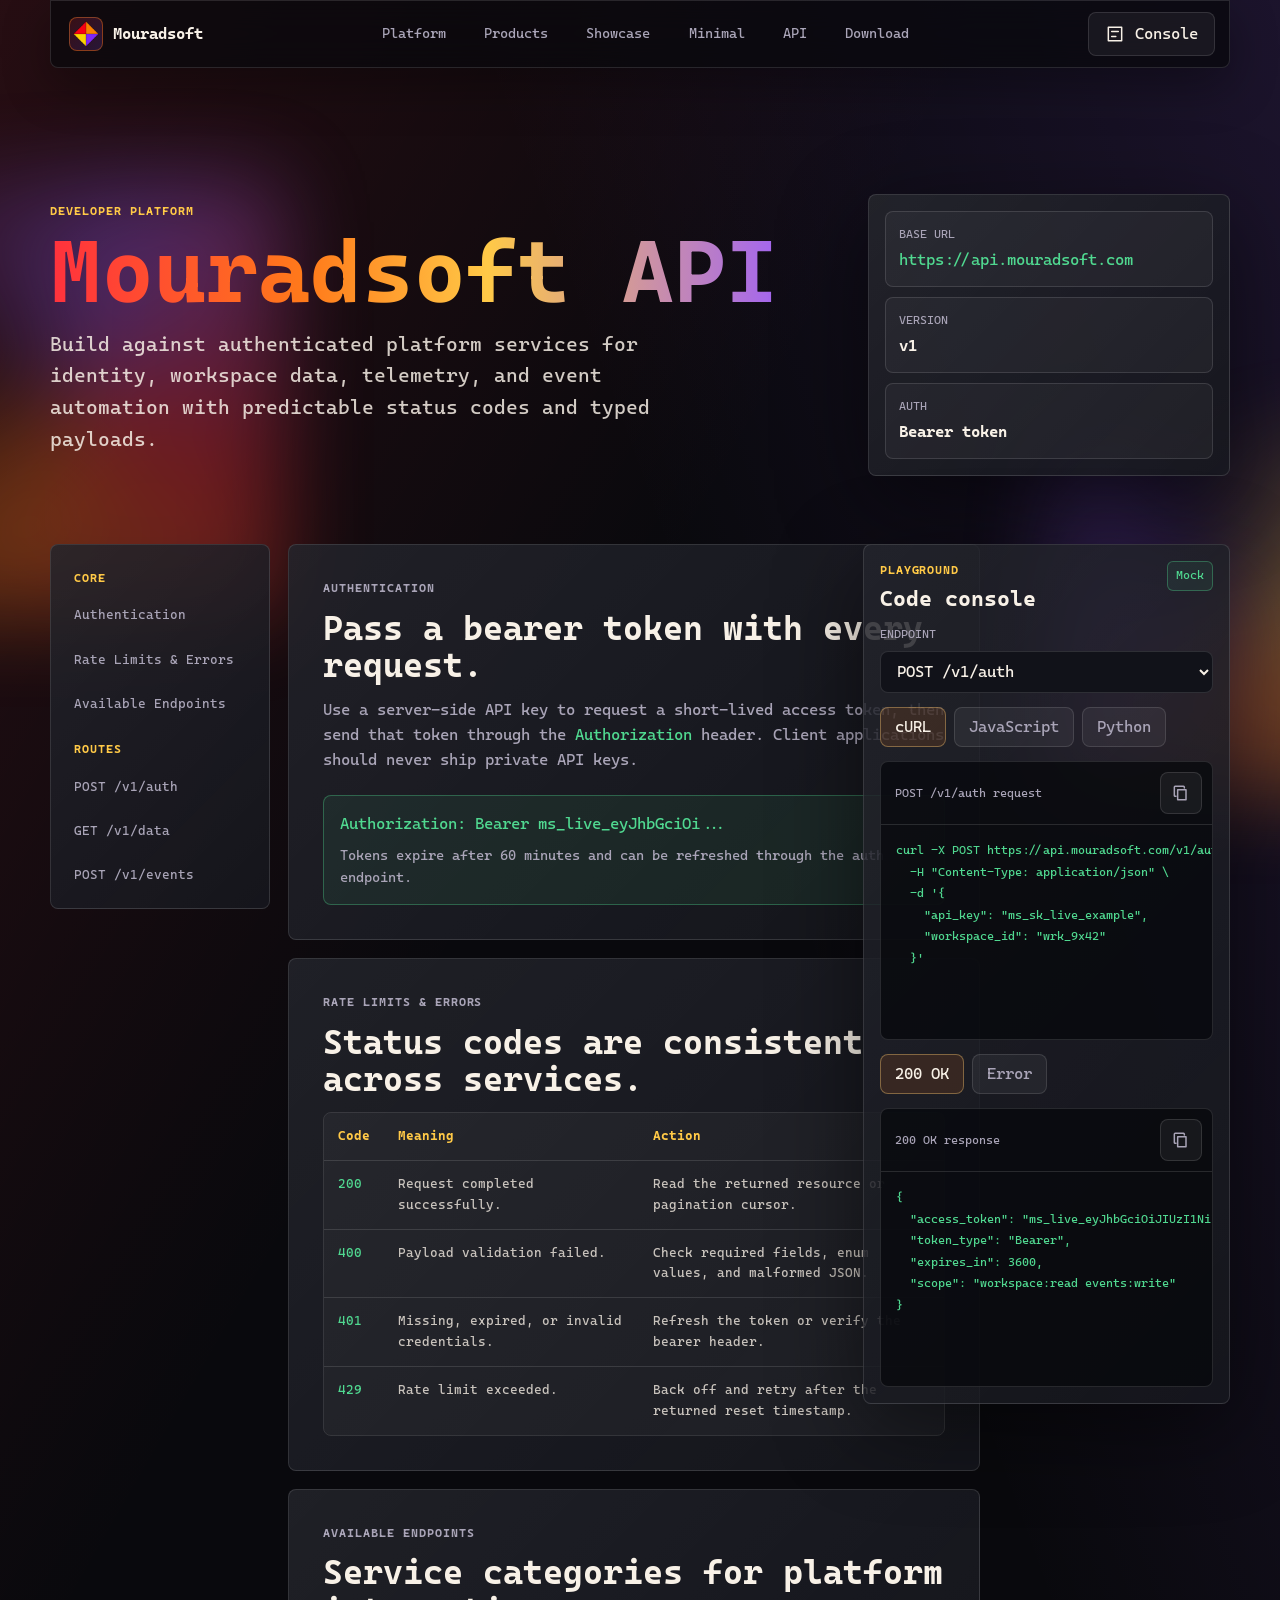
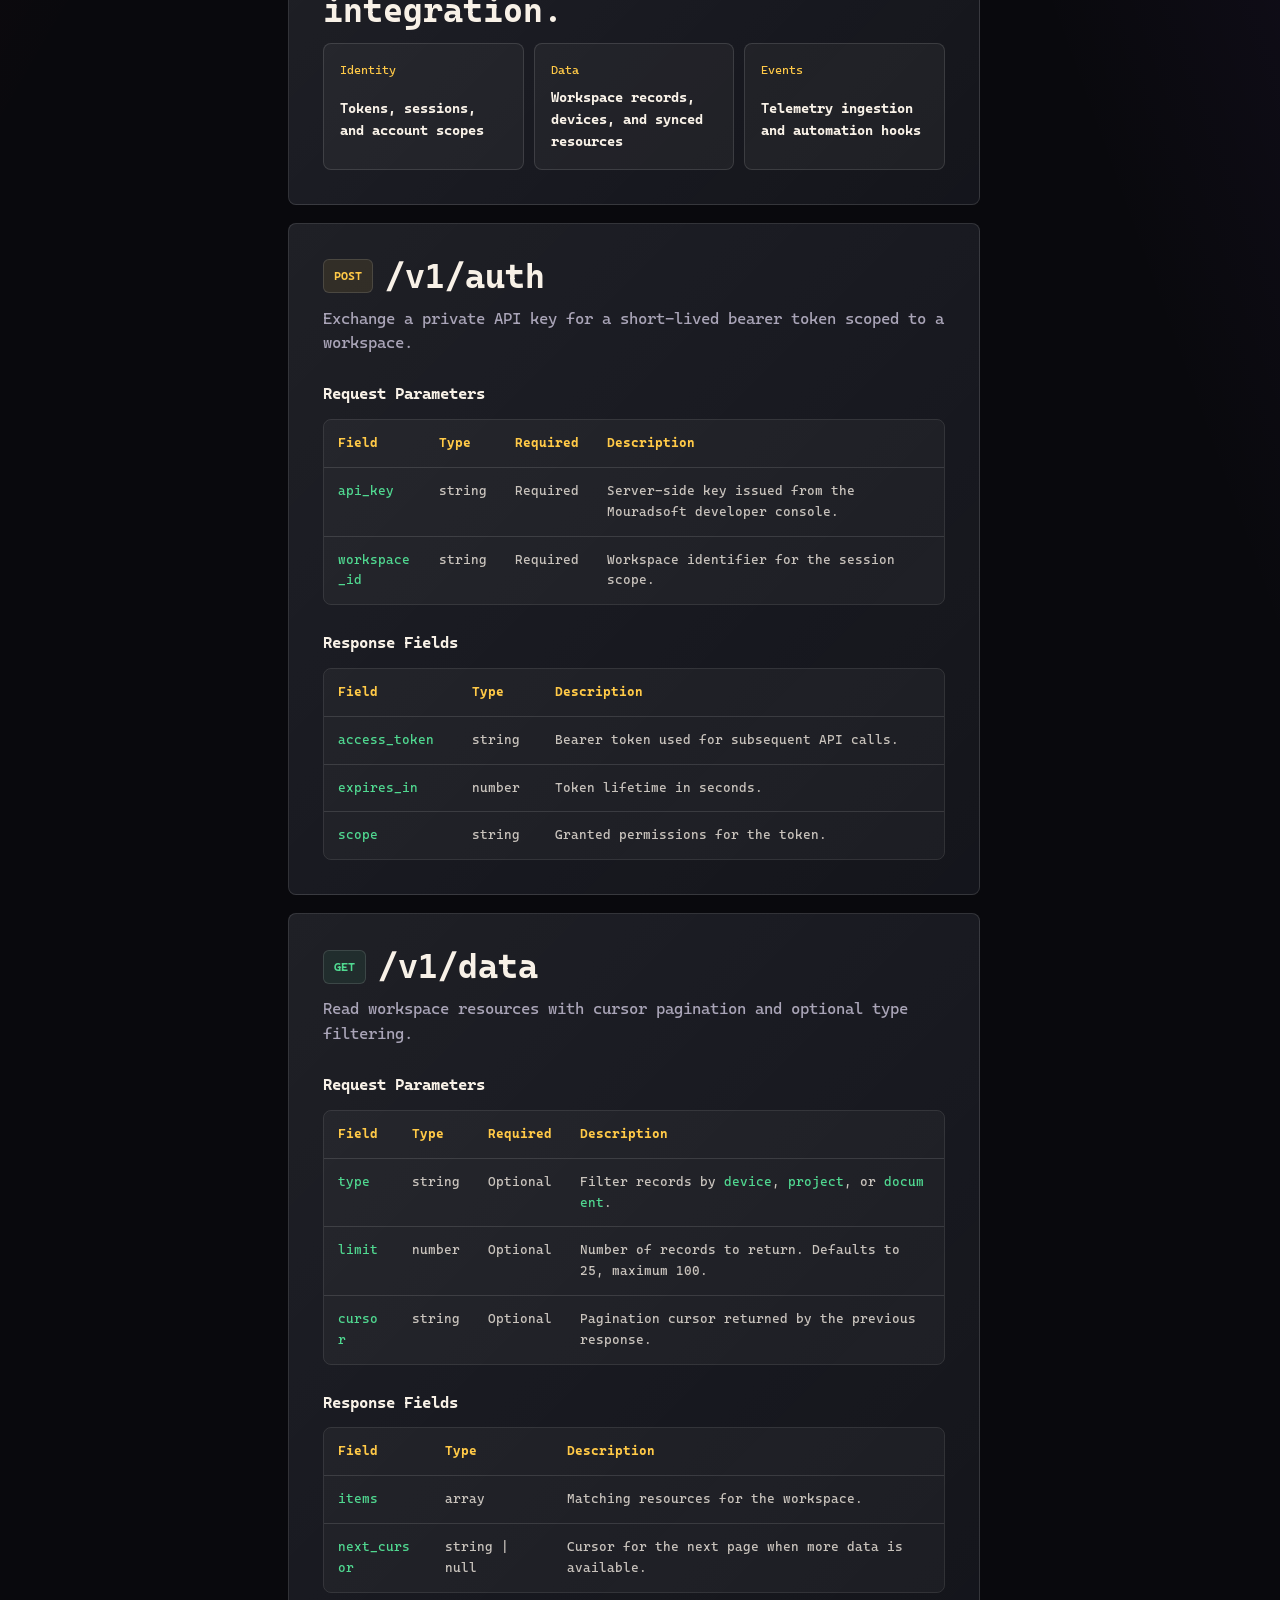
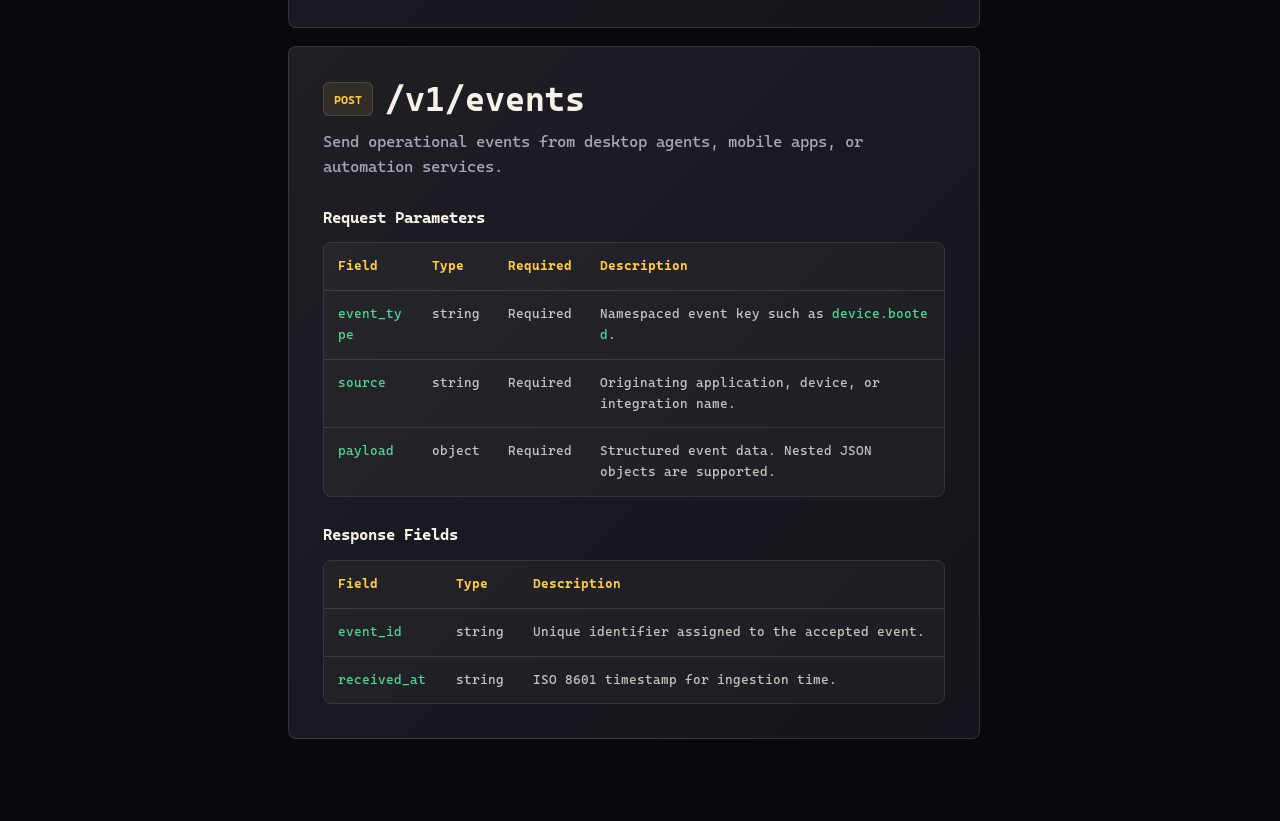
==== commit e7b410db: "Add Mubuntu Minimal release pages" ====
--- a/api.html
+++ b/api.html
@@ -8,6 +8,8 @@
       content="Mouradsoft API documentation, endpoint reference, authentication guide, and interactive code playground."
     />
     <title>API Documentation | Mouradsoft</title>
+    <link rel="icon" type="image/png" href="./assets/logo.png" />
+    <link rel="apple-touch-icon" href="./assets/logo.png" />
     <link rel="stylesheet" href="./styles.css" />
   </head>
   <body class="api-page">
@@ -17,10 +19,7 @@
     <header class="site-header is-elevated" data-elevate>
       <a class="brand" href="./index.html" aria-label="Mouradsoft home">
         <span class="brand-mark" aria-hidden="true">
-          <svg viewBox="0 0 36 36" role="img">
-            <path d="M18 3 32 11v14L18 33 4 25V11L18 3Z" />
-            <path d="M11 22V12l7 7 7-7v10" />
-          </svg>
+          <img class="brand-logo" src="./assets/logo.png" alt="" width="34" height="34" />
         </span>
         <span>Mouradsoft</span>
       </a>
@@ -34,6 +33,7 @@
         <a href="./index.html#platform">Platform</a>
         <a href="./index.html#products">Products</a>
         <a href="./index.html#showcase">Showcase</a>
+        <a href="./minimal.html">Minimal</a>
         <a href="./api.html" aria-current="page">API</a>
         <a href="./download.html">Download</a>
       </nav>
--- a/styles.css
+++ b/styles.css
@@ -145,20 +145,15 @@
   border-radius: var(--radius);
   background: linear-gradient(135deg, rgba(255, 49, 61, 0.18), rgba(155, 92, 255, 0.18));
   color: var(--gold);
-}
-
-.brand-mark svg {
-  width: 24px;
-  height: 24px;
-}
-
-.brand-mark path:first-child {
-  fill: rgba(255, 122, 26, 0.12);
-  stroke: var(--orange);
-}
-
-.brand-mark path:last-child {
-  stroke: var(--gold);
+  overflow: hidden;
+}
+
+.brand-logo {
+  display: block;
+  width: 100%;
+  height: 100%;
+  object-fit: contain;
+  padding: 2px;
 }
 
 .site-nav {
@@ -836,6 +831,7 @@
 .download-hero h1 {
   margin-bottom: 18px;
   font-size: clamp(3.2rem, 9vw, 7rem);
+  white-space: normal;
 }
 
 .release-pill {
@@ -1187,6 +1183,61 @@
   color: var(--muted);
 }
 
+.minimal-download-section {
+  padding-top: 64px;
+  padding-bottom: 40px;
+}
+
+.minimal-download-panel {
+  display: grid;
+  grid-template-columns: minmax(0, 0.9fr) minmax(250px, 0.42fr) minmax(300px, 0.78fr);
+  gap: 16px;
+  align-items: stretch;
+  padding: clamp(20px, 4vw, 30px);
+  border: 1px solid var(--line);
+  border-radius: var(--radius);
+  background:
+    linear-gradient(135deg, rgba(80, 216, 144, 0.08), rgba(255, 255, 255, 0.025)),
+    var(--surface);
+  box-shadow: var(--shadow);
+}
+
+.minimal-download-copy {
+  min-width: 0;
+}
+
+.minimal-download-copy h3 {
+  margin: 10px 0 12px;
+  font-size: 1.75rem;
+  line-height: 1.1;
+}
+
+.minimal-download-copy p {
+  color: var(--muted);
+}
+
+.minimal-download-actions {
+  display: grid;
+  gap: 10px;
+  align-content: center;
+}
+
+.minimal-download-actions .download-button,
+.minimal-download-actions .button {
+  width: 100%;
+  min-height: 52px;
+}
+
+.minimal-download-terminal {
+  min-width: 0;
+  box-shadow: none;
+}
+
+.minimal-download-terminal pre {
+  min-height: 230px;
+  font-size: 0.78rem;
+}
+
 .api-page {
   min-height: 100svh;
 }
@@ -1535,6 +1586,164 @@
 .code-copy.is-copied {
   border-color: rgba(80, 216, 144, 0.58);
   background: rgba(80, 216, 144, 0.14);
+}
+
+.minimal-page .api-hero h1 {
+  font-size: 4.9rem;
+}
+
+.minimal-hero-actions,
+.minimal-download-grid {
+  display: flex;
+  flex-wrap: wrap;
+  gap: 10px;
+  margin-top: 26px;
+}
+
+.minimal-status-grid {
+  display: grid;
+  gap: 10px;
+  padding: 16px;
+  border: 1px solid var(--line);
+  border-radius: var(--radius);
+  background:
+    linear-gradient(135deg, rgba(80, 216, 144, 0.08), rgba(255, 255, 255, 0.025)),
+    var(--surface);
+  box-shadow: var(--shadow);
+}
+
+.minimal-status-grid article {
+  display: grid;
+  gap: 5px;
+  padding: 13px;
+  border: 1px solid var(--line);
+  border-radius: var(--radius);
+  background: rgba(255, 255, 255, 0.04);
+}
+
+.minimal-status-grid span {
+  color: var(--muted);
+  font-size: 0.74rem;
+  text-transform: uppercase;
+}
+
+.minimal-status-grid strong {
+  color: var(--text);
+}
+
+.minimal-badge {
+  display: inline-flex;
+  justify-content: center;
+  margin: 0 0 8px;
+  padding: 9px 10px;
+  border: 1px solid rgba(80, 216, 144, 0.34);
+  border-radius: var(--radius);
+  color: var(--green);
+  background: rgba(80, 216, 144, 0.08);
+  font-size: 0.78rem;
+  font-weight: 900;
+}
+
+.api-nav a.is-active,
+.api-mobile-nav a.is-active {
+  color: var(--text);
+  background: rgba(255, 122, 26, 0.14);
+}
+
+.minimal-metrics {
+  display: grid;
+  grid-template-columns: repeat(3, 1fr);
+  gap: 10px;
+  margin-top: 22px;
+}
+
+.minimal-metrics article {
+  display: grid;
+  gap: 6px;
+  padding: 16px;
+  border: 1px solid var(--line);
+  border-radius: var(--radius);
+  background: rgba(255, 255, 255, 0.045);
+}
+
+.minimal-metrics strong {
+  color: var(--gold);
+  font-size: 1.2rem;
+}
+
+.minimal-metrics span {
+  color: var(--muted);
+  font-size: 0.82rem;
+}
+
+.minimal-steps {
+  display: grid;
+  gap: 10px;
+  margin: 0;
+  padding: 0;
+  list-style: none;
+  counter-reset: minimal-step;
+}
+
+.minimal-steps li {
+  position: relative;
+  display: grid;
+  gap: 6px;
+  padding: 16px 16px 16px 58px;
+  border: 1px solid var(--line);
+  border-radius: var(--radius);
+  background: rgba(255, 255, 255, 0.045);
+  counter-increment: minimal-step;
+}
+
+.minimal-steps li::before {
+  position: absolute;
+  top: 16px;
+  left: 16px;
+  display: grid;
+  width: 28px;
+  height: 28px;
+  place-items: center;
+  border: 1px solid rgba(255, 201, 71, 0.34);
+  border-radius: 6px;
+  color: var(--gold);
+  background: rgba(255, 201, 71, 0.08);
+  content: counter(minimal-step);
+  font-size: 0.78rem;
+  font-weight: 900;
+}
+
+.minimal-steps strong {
+  color: var(--text);
+}
+
+.minimal-steps span {
+  color: var(--muted);
+}
+
+.minimal-download-grid .download-button,
+.minimal-download-grid .button {
+  min-height: 54px;
+}
+
+.minimal-console {
+  background:
+    linear-gradient(135deg, rgba(80, 216, 144, 0.07), rgba(155, 92, 255, 0.08)),
+    var(--surface);
+}
+
+.minimal-terminal {
+  box-shadow: none;
+}
+
+.minimal-terminal .code-card-header {
+  border-top: 1px solid var(--line);
+}
+
+.minimal-terminal pre {
+  min-height: 188px;
+  max-height: 360px;
+  font-size: 0.78rem;
 }
 
 @media (max-width: 980px) {
@@ -1588,6 +1797,7 @@
   .modal-panel,
   .download-hero,
   .download-shell,
+  .minimal-download-panel,
   .requirements-panel,
   .api-hero {
     grid-template-columns: 1fr;
@@ -1599,6 +1809,10 @@
 
   .api-hero h1 {
     font-size: 4.2rem;
+  }
+
+  .minimal-page .api-hero h1 {
+    font-size: 3.8rem;
   }
 
   .api-sidebar {
@@ -1743,6 +1957,10 @@
     width: 100%;
   }
 
+  .minimal-download-section {
+    padding-top: 46px;
+  }
+
   .checksum-row,
   .requirements-list li {
     grid-template-columns: 1fr;
@@ -1769,6 +1987,10 @@
   .api-doc-section h2,
   .endpoint-section h2 {
     font-size: 1.55rem;
+  }
+
+  .minimal-page .api-hero h1 {
+    font-size: 2.9rem;
   }
 
   .api-shell {
@@ -1809,6 +2031,15 @@
 
   .api-table {
     min-width: 560px;
+  }
+
+  .minimal-metrics {
+    grid-template-columns: 1fr;
+  }
+
+  .minimal-download-grid .download-button,
+  .minimal-download-grid .button {
+    width: 100%;
   }
 }
 
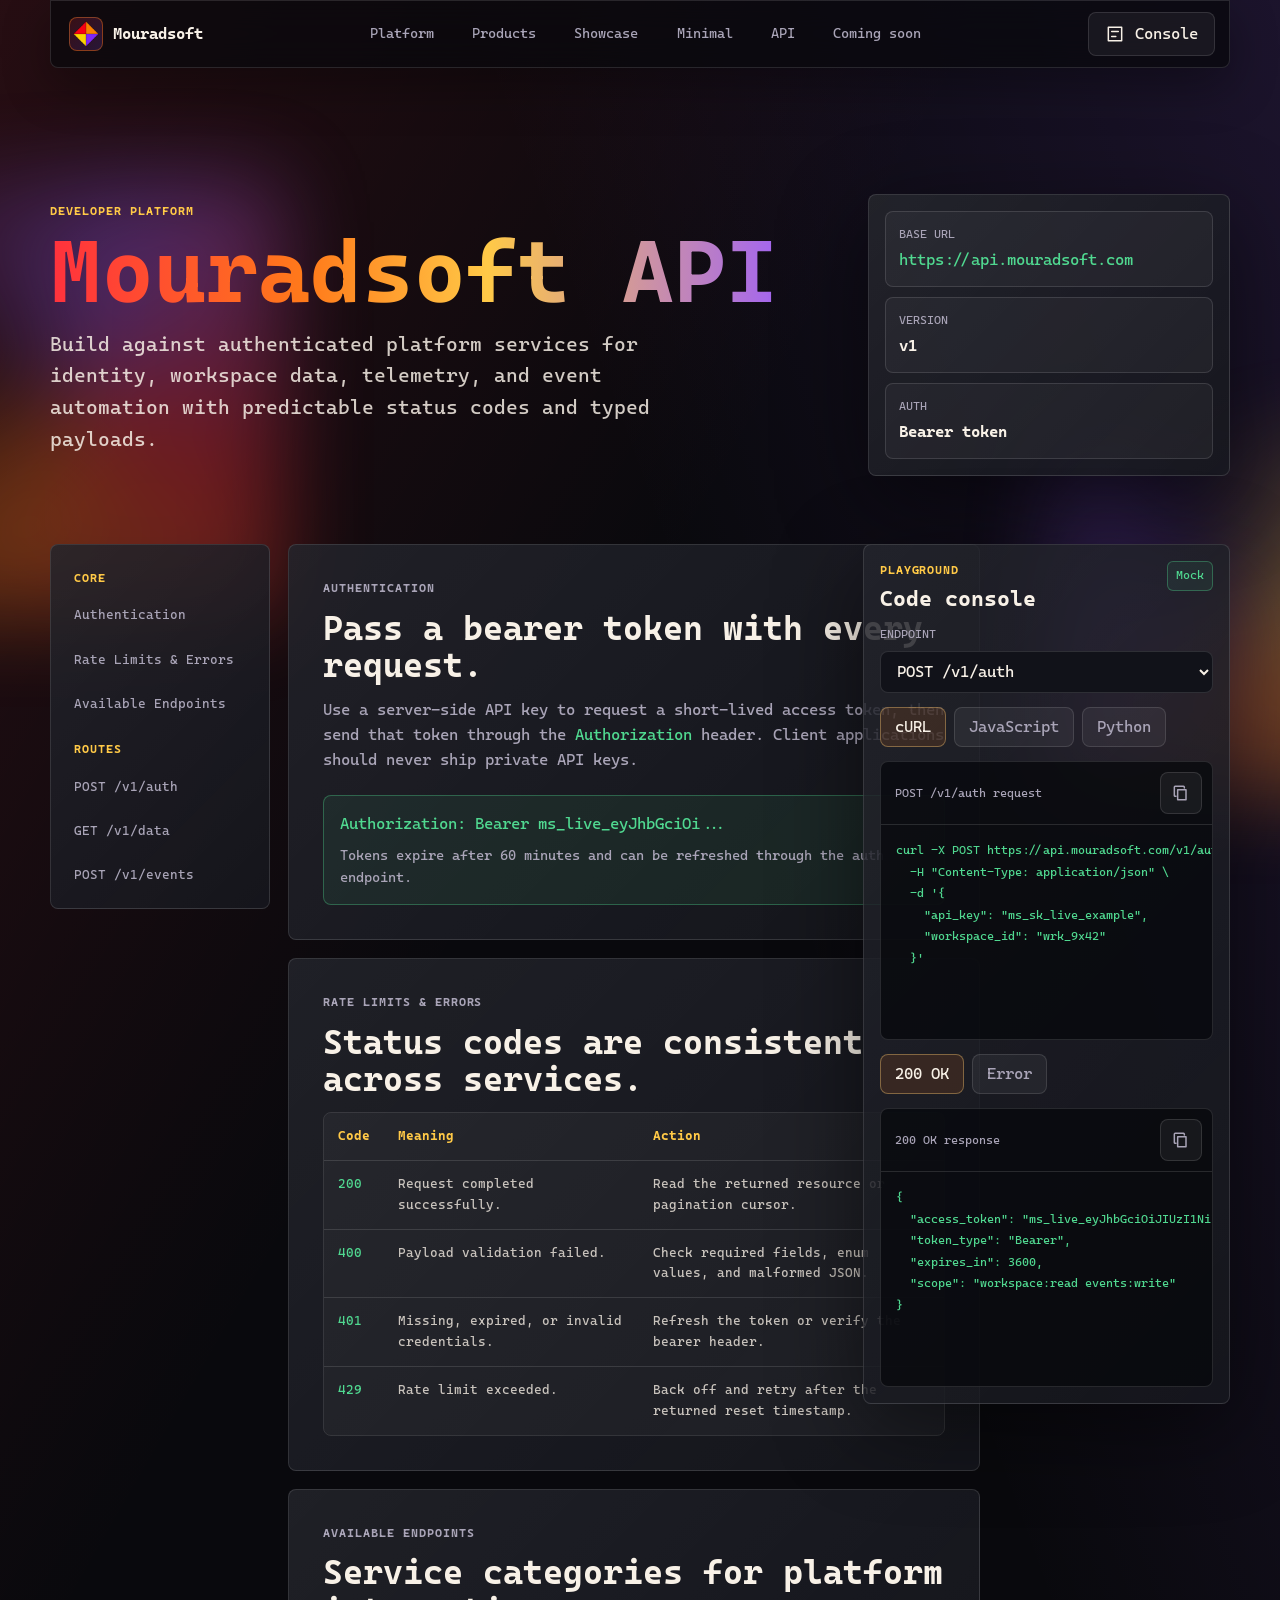
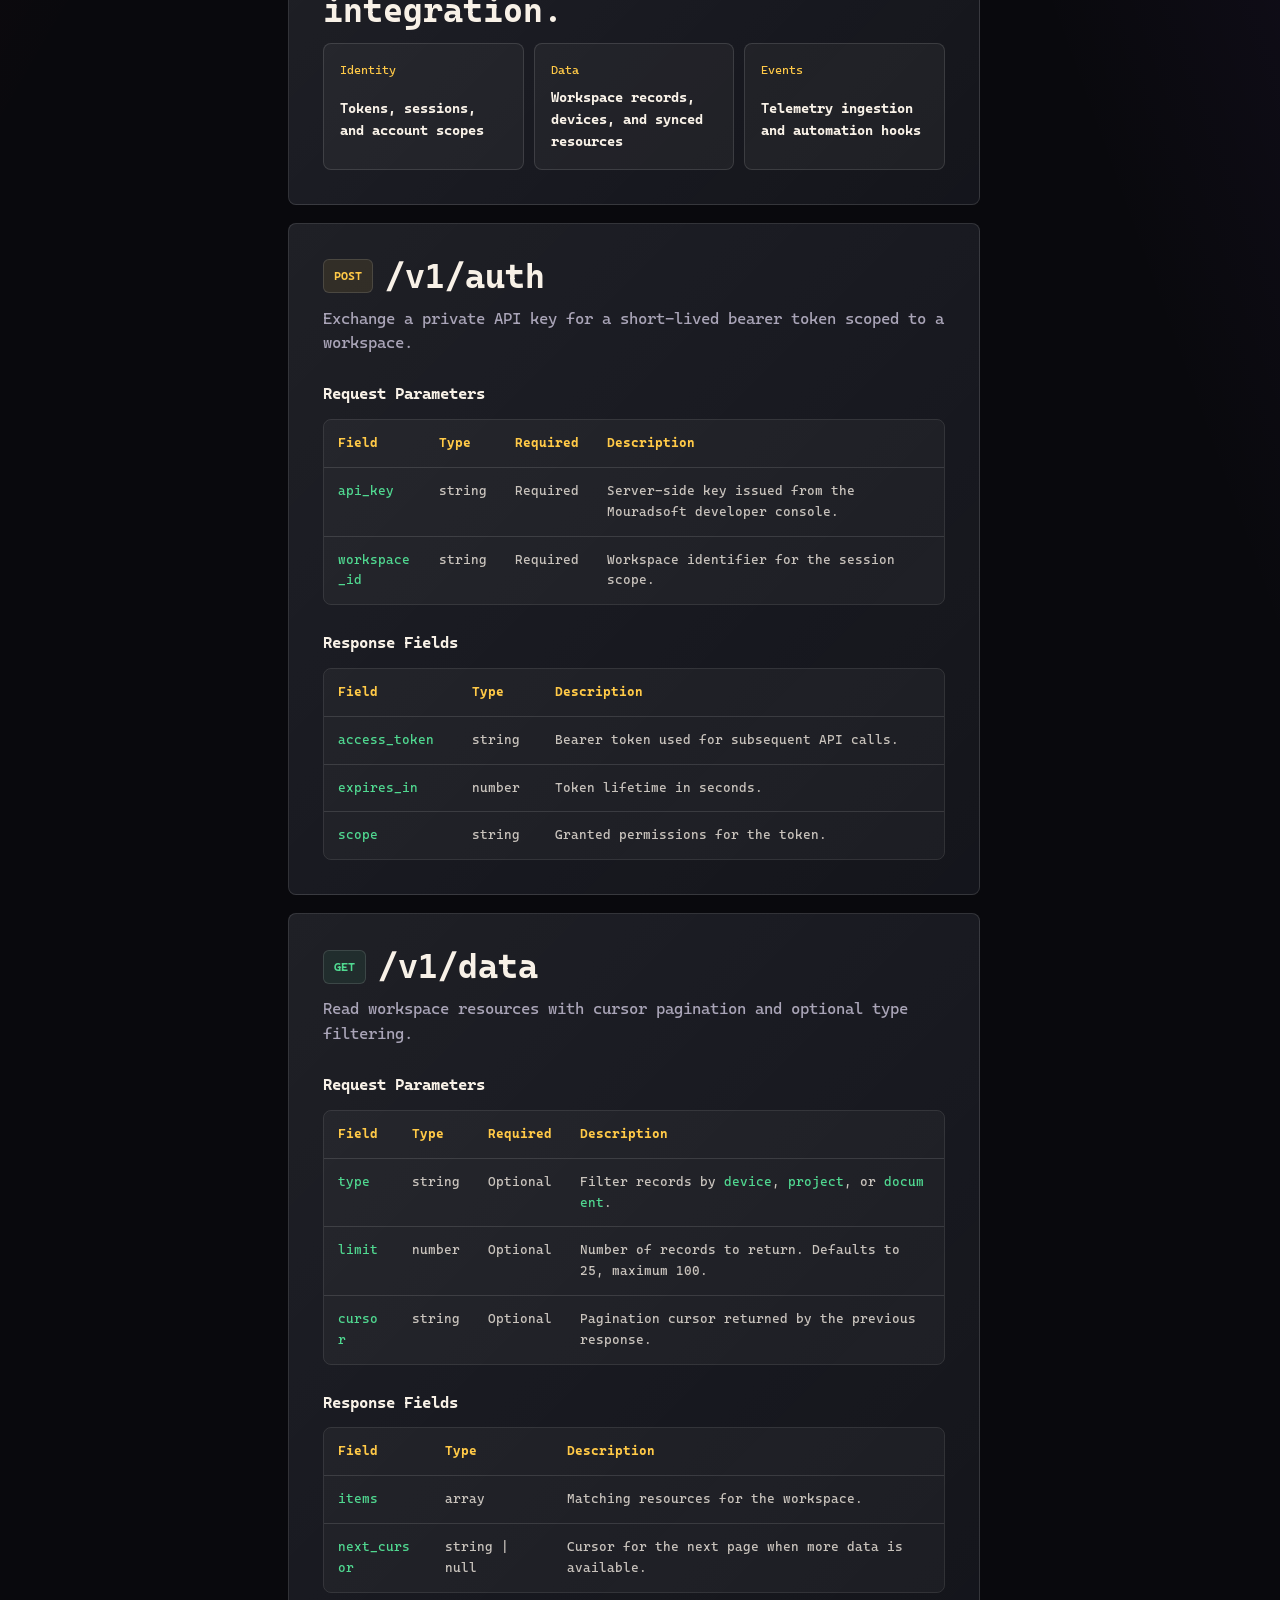
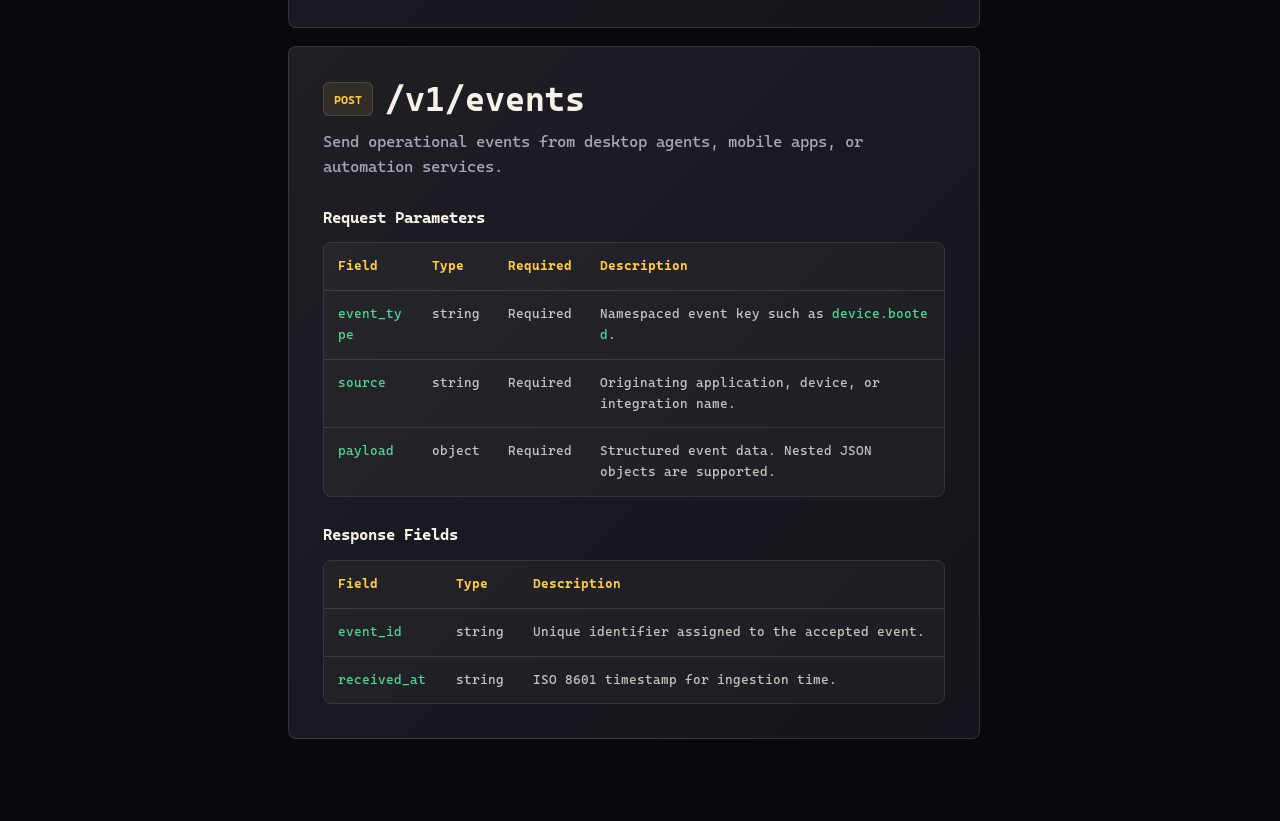
==== commit 56d103a7: "Replace downloads with coming soon and free email pre-registration" ====
--- a/api.html
+++ b/api.html
@@ -35,7 +35,7 @@
         <a href="./index.html#showcase">Showcase</a>
         <a href="./minimal.html">Minimal</a>
         <a href="./api.html" aria-current="page">API</a>
-        <a href="./download.html">Download</a>
+        <a href="./coming-soon.html">Coming soon</a>
       </nav>
 
       <a class="header-action" href="#playground">
--- a/styles.css
+++ b/styles.css
@@ -918,6 +918,131 @@
   margin: 0 auto;
 }
 
+.coming-soon-pill {
+  border-color: rgba(255, 201, 71, 0.42);
+  background: rgba(255, 201, 71, 0.08);
+}
+
+.coming-soon-pill span {
+  background: rgba(255, 201, 71, 0.16);
+  color: var(--gold);
+}
+
+.coming-soon-shell {
+  grid-template-columns: minmax(0, 1.3fr) minmax(280px, 0.7fr);
+}
+
+.coming-soon-card {
+  padding: clamp(24px, 5vw, 42px);
+}
+
+.coming-soon-card h2 {
+  margin-bottom: 12px;
+  font-size: clamp(1.5rem, 3vw, 2.35rem);
+  line-height: 1.08;
+}
+
+.coming-soon-card > p {
+  max-width: 62ch;
+  color: var(--muted);
+}
+
+.coming-soon-list {
+  display: grid;
+  gap: 10px;
+  margin-top: 26px;
+}
+
+.coming-soon-list div {
+  display: flex;
+  flex-wrap: wrap;
+  justify-content: space-between;
+  gap: 8px 18px;
+  padding: 14px 16px;
+  border: 1px solid var(--line);
+  border-radius: 8px;
+  background: rgba(255, 255, 255, 0.035);
+}
+
+.coming-soon-list strong {
+  color: var(--text);
+}
+
+.coming-soon-list span,
+.coming-soon-note {
+  color: var(--muted);
+}
+
+.coming-soon-note {
+  margin-top: 22px;
+  font-size: 0.9rem;
+}
+
+#pre-register {
+  scroll-margin-top: 100px;
+}
+
+.registration-card :focus-visible {
+  outline: 2px solid var(--gold);
+  outline-offset: 4px;
+}
+
+#pre-register-button {
+  margin-top: 16px;
+  max-width: 100%;
+  white-space: normal;
+}
+
+#pre-register-button:disabled {
+  cursor: not-allowed;
+  opacity: 0.65;
+}
+
+#pre-register-status {
+  color: var(--muted);
+  font-size: 0.875rem;
+}
+
+.coming-soon-section {
+  width: min(calc(100% - 40px), var(--max));
+  margin: 0 auto;
+  padding-top: 76px;
+  padding-bottom: 110px;
+}
+
+.coming-soon-grid {
+  display: grid;
+  grid-template-columns: repeat(3, minmax(0, 1fr));
+  gap: 12px;
+}
+
+.coming-soon-item {
+  display: grid;
+  gap: 20px;
+  min-height: 190px;
+  padding: 22px;
+  border: 1px solid var(--line);
+  border-radius: var(--radius);
+  background: var(--surface);
+}
+
+.coming-soon-number {
+  color: var(--orange);
+  font-family: var(--mono);
+  font-size: 0.8rem;
+  font-weight: 800;
+}
+
+.coming-soon-item h3 {
+  margin-bottom: 8px;
+  font-size: 1.1rem;
+}
+
+.coming-soon-item p {
+  color: var(--muted);
+  font-size: 0.92rem;
+}
+
 .download-card {
   min-width: 0;
   border: 1px solid var(--line);
@@ -937,14 +1062,14 @@
 }
 
 .primary-download h2,
-.release-notes-card h2 {
+.coming-soon-aside h2 {
   margin-bottom: 12px;
   font-size: clamp(1.5rem, 3vw, 2.35rem);
   line-height: 1.08;
 }
 
 .primary-download p,
-.release-notes-card p {
+.coming-soon-aside p {
   margin-bottom: 0;
   color: var(--muted);
 }
@@ -987,7 +1112,7 @@
   font-size: 0.78rem;
 }
 
-.release-notes-card {
+.coming-soon-aside {
   padding: clamp(24px, 5vw, 36px);
 }
 
@@ -1797,6 +1922,7 @@
   .modal-panel,
   .download-hero,
   .download-shell,
+  .coming-soon-grid,
   .minimal-download-panel,
   .requirements-panel,
   .api-hero {
@@ -1951,6 +2077,12 @@
 
   .download-shell {
     width: calc(100% - 28px);
+  }
+
+  .coming-soon-section {
+    width: calc(100% - 28px);
+    padding-top: 54px;
+    padding-bottom: 78px;
   }
 
   .download-button {
